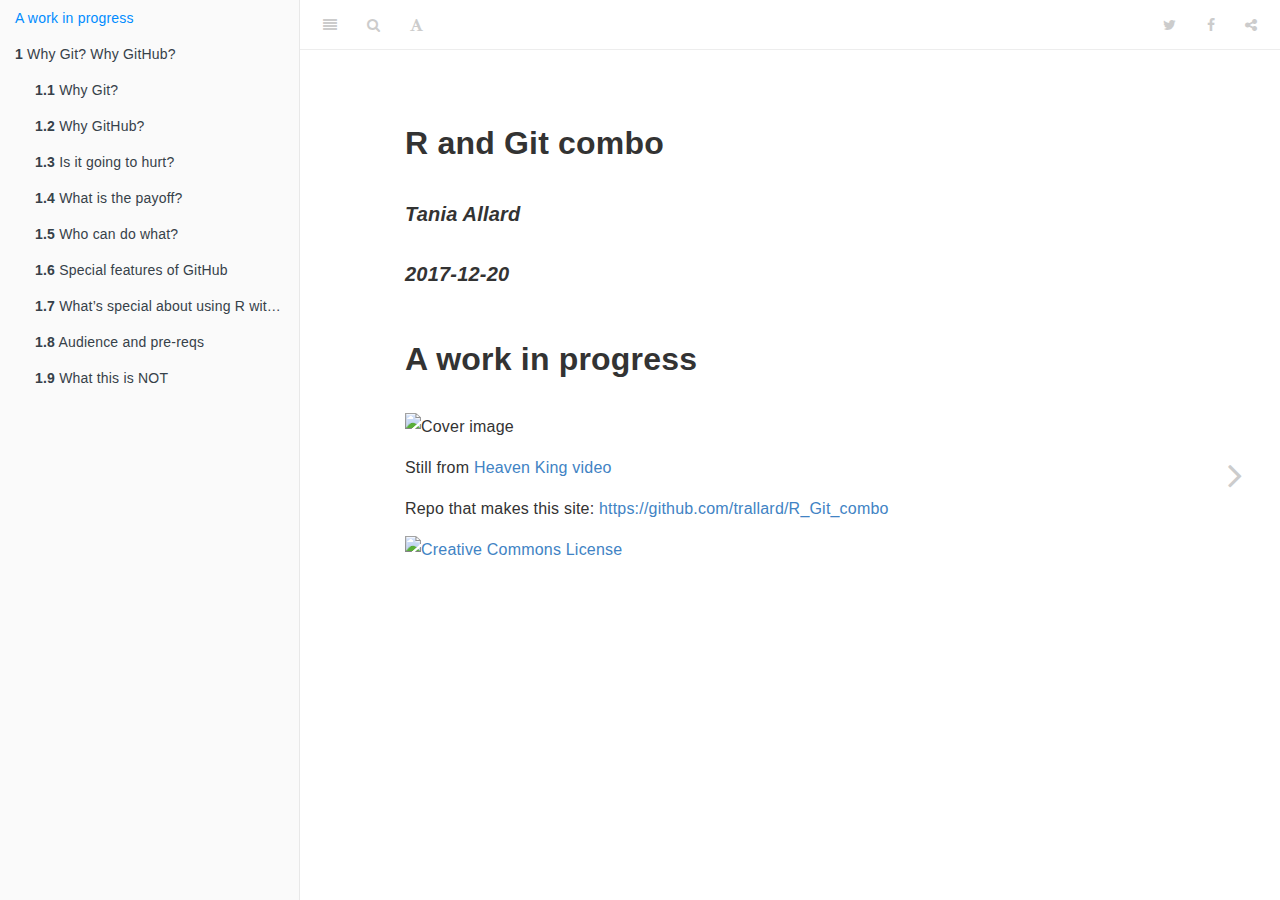
==== docs/index.html @ 4788f856 "Merge from remote" ====
<!DOCTYPE html>
<html >

<head>

  <meta charset="UTF-8">
  <meta http-equiv="X-UA-Compatible" content="IE=edge">
  <title>R and Git combo</title>
  <meta name="description" content="Winning R and Git combo!">
  <meta name="generator" content="bookdown 0.5 and GitBook 2.6.7">

  <meta property="og:title" content="R and Git combo" />
  <meta property="og:type" content="book" />
  
  
  <meta property="og:description" content="Winning R and Git combo!" />
  

  <meta name="twitter:card" content="summary" />
  <meta name="twitter:title" content="R and Git combo" />
  
  <meta name="twitter:description" content="Winning R and Git combo!" />
  

<meta name="author" content="Tania Allard">


<meta name="date" content="2017-12-20">

  <meta name="viewport" content="width=device-width, initial-scale=1">
  <meta name="apple-mobile-web-app-capable" content="yes">
  <meta name="apple-mobile-web-app-status-bar-style" content="black">
  
  

<link rel="next" href="big-picture.html">
<script src="libs/jquery-2.2.3/jquery.min.js"></script>
<link href="libs/gitbook-2.6.7/css/style.css" rel="stylesheet" />
<link href="libs/gitbook-2.6.7/css/plugin-bookdown.css" rel="stylesheet" />
<link href="libs/gitbook-2.6.7/css/plugin-highlight.css" rel="stylesheet" />
<link href="libs/gitbook-2.6.7/css/plugin-search.css" rel="stylesheet" />
<link href="libs/gitbook-2.6.7/css/plugin-fontsettings.css" rel="stylesheet" />










</head>

<body>



  <div class="book without-animation with-summary font-size-2 font-family-1" data-basepath=".">

    <div class="book-summary">
      <nav role="navigation">

<ul class="summary">
<li class="chapter" data-level="" data-path="index.html"><a href="index.html"><i class="fa fa-check"></i>A work in progress</a></li>
<li class="chapter" data-level="1" data-path="big-picture.html"><a href="big-picture.html"><i class="fa fa-check"></i><b>1</b> Why Git? Why GitHub?</a><ul>
<li class="chapter" data-level="1.1" data-path="big-picture.html"><a href="big-picture.html#why-git"><i class="fa fa-check"></i><b>1.1</b> Why Git?</a></li>
<li class="chapter" data-level="1.2" data-path="big-picture.html"><a href="big-picture.html#why-github"><i class="fa fa-check"></i><b>1.2</b> Why GitHub?</a></li>
<li class="chapter" data-level="1.3" data-path="big-picture.html"><a href="big-picture.html#is-it-going-to-hurt"><i class="fa fa-check"></i><b>1.3</b> Is it going to hurt?</a></li>
<li class="chapter" data-level="1.4" data-path="big-picture.html"><a href="big-picture.html#what-is-the-payoff"><i class="fa fa-check"></i><b>1.4</b> What is the payoff?</a></li>
<li class="chapter" data-level="1.5" data-path="big-picture.html"><a href="big-picture.html#who-can-do-what"><i class="fa fa-check"></i><b>1.5</b> Who can do what?</a></li>
<li class="chapter" data-level="1.6" data-path="big-picture.html"><a href="big-picture.html#special-features-of-github"><i class="fa fa-check"></i><b>1.6</b> Special features of GitHub</a></li>
<li class="chapter" data-level="1.7" data-path="big-picture.html"><a href="big-picture.html#whats-special-about-using-r-with-git-and-github"><i class="fa fa-check"></i><b>1.7</b> What’s special about using R with Git and GitHub?</a></li>
<li class="chapter" data-level="1.8" data-path="big-picture.html"><a href="big-picture.html#audience-and-pre-reqs"><i class="fa fa-check"></i><b>1.8</b> Audience and pre-reqs</a></li>
<li class="chapter" data-level="1.9" data-path="big-picture.html"><a href="big-picture.html#what-this-is-not"><i class="fa fa-check"></i><b>1.9</b> What this is NOT</a></li>
</ul></li>
</ul>

      </nav>
    </div>

    <div class="book-body">
      <div class="body-inner">
        <div class="book-header" role="navigation">
          <h1>
            <i class="fa fa-circle-o-notch fa-spin"></i><a href="./">R and Git combo</a>
          </h1>
        </div>

        <div class="page-wrapper" tabindex="-1" role="main">
          <div class="page-inner">

            <section class="normal" id="section-">
<div id="header">
<h1 class="title">R and Git combo</h1>
<h4 class="author"><em>Tania Allard</em></h4>
<h4 class="date"><em>2017-12-20</em></h4>
</div>
<div id="a-work-in-progress" class="section level1 unnumbered">
<h1>A work in progress</h1>
<p><img src="img/watch-me-diff-watch-me-rebase-smaller.png" width="669" height="400" alt="Cover image" /></p>
<p>Still from <a href="https://www.youtube.com/watch?v=uBWrpVrazzA">Heaven King video</a></p>
<p>Repo that makes this site: <a href="https://github.com/trallard/R_Git_combo" class="uri">https://github.com/trallard/R_Git_combo</a></p>
<p><a rel="license" href="http://creativecommons.org/licenses/by-nc/4.0/"><img alt="Creative Commons License" style="border-width:0" src="https://i.creativecommons.org/l/by-nc/4.0/88x31.png" /></a></p>

</div>
            </section>

          </div>
        </div>
      </div>

<a href="big-picture.html" class="navigation navigation-next navigation-unique" aria-label="Next page"><i class="fa fa-angle-right"></i></a>
    </div>
  </div>
<script src="libs/gitbook-2.6.7/js/app.min.js"></script>
<script src="libs/gitbook-2.6.7/js/lunr.js"></script>
<script src="libs/gitbook-2.6.7/js/plugin-search.js"></script>
<script src="libs/gitbook-2.6.7/js/plugin-sharing.js"></script>
<script src="libs/gitbook-2.6.7/js/plugin-fontsettings.js"></script>
<script src="libs/gitbook-2.6.7/js/plugin-bookdown.js"></script>
<script src="libs/gitbook-2.6.7/js/jquery.highlight.js"></script>
<script>
gitbook.require(["gitbook"], function(gitbook) {
gitbook.start({
"sharing": {
"github": false,
"facebook": true,
"twitter": true,
"google": false,
"weibo": false,
"instapper": false,
"vk": false,
"all": ["facebook", "google", "twitter", "weibo", "instapaper"]
},
"fontsettings": {
"theme": "white",
"family": "sans",
"size": 2
},
"edit": {
"link": null,
"text": null
},
"download": null,
"toc": {
"collapse": "subsection"
}
});
});
</script>

</body>

</html>
---- docs/libs/gitbook-2.6.7/css/style.css ----
/*! normalize.css v2.1.0 | MIT License | git.io/normalize */img,legend{border:0}*,.fa{-webkit-font-smoothing:antialiased}.fa-ul>li,sub,sup{position:relative}.book .book-body .page-wrapper .page-inner section.normal hr:after,.book-langs-index .inner .languages:after,.buttons:after,.dropdown-menu .buttons:after{clear:both}body,html{-ms-text-size-adjust:100%;-webkit-text-size-adjust:100%}article,aside,details,figcaption,figure,footer,header,hgroup,main,nav,section,summary{display:block}audio,canvas,video{display:inline-block}.hidden,[hidden]{display:none}audio:not([controls]){display:none;height:0}html{font-family:sans-serif}body,figure{margin:0}a:focus{outline:dotted thin}a:active,a:hover{outline:0}h1{font-size:2em;margin:.67em 0}abbr[title]{border-bottom:1px dotted}b,strong{font-weight:700}dfn{font-style:italic}hr{-moz-box-sizing:content-box;box-sizing:content-box;height:0}mark{background:#ff0;color:#000}code,kbd,pre,samp{font-family:monospace,serif;font-size:1em}pre{white-space:pre-wrap}q{quotes:"\201C" "\201D" "\2018" "\2019"}small{font-size:80%}sub,sup{font-size:75%;line-height:0;vertical-align:baseline}sup{top:-.5em}sub{bottom:-.25em}svg:not(:root){overflow:hidden}fieldset{border:1px solid silver;margin:0 2px;padding:.35em .625em .75em}legend{padding:0}button,input,select,textarea{font-family:inherit;font-size:100%;margin:0}button,input{line-height:normal}button,select{text-transform:none}button,html input[type=button],input[type=reset],input[type=submit]{-webkit-appearance:button;cursor:pointer}button[disabled],html input[disabled]{cursor:default}input[type=checkbox],input[type=radio]{box-sizing:border-box;padding:0}input[type=search]{-webkit-appearance:textfield;-moz-box-sizing:content-box;-webkit-box-sizing:content-box;box-sizing:content-box}input[type=search]::-webkit-search-cancel-button{margin-right:10px;}button::-moz-focus-inner,input::-moz-focus-inner{border:0;padding:0}textarea{overflow:auto;vertical-align:top}table{border-collapse:collapse;border-spacing:0}/*!
 * Preboot v2
 *
 * Open sourced under MIT license by @mdo.
 * Some variables and mixins from Bootstrap (Apache 2 license).
 */.link-inherit,.link-inherit:focus,.link-inherit:hover{color:inherit}.fa,.fa-stack{display:inline-block}/*!
 *  Font Awesome 4.1.0 by @davegandy - http://fontawesome.io - @fontawesome
 *  License - http://fontawesome.io/license (Font: SIL OFL 1.1, CSS: MIT License)
 */@font-face{font-family:FontAwesome;src:url(./fontawesome/fontawesome-webfont.ttf?v=4.1.0) format('truetype');font-weight:400;font-style:normal}.fa{font-family:FontAwesome;font-style:normal;font-weight:400;line-height:1;-moz-osx-font-smoothing:grayscale}.book .book-header,.book .book-summary{font-family:"Helvetica Neue",Helvetica,Arial,sans-serif}.fa-lg{font-size:1.33333333em;line-height:.75em;vertical-align:-15%}.fa-2x{font-size:2em}.fa-3x{font-size:3em}.fa-4x{font-size:4em}.fa-5x{font-size:5em}.fa-fw{width:1.28571429em;text-align:center}.fa-ul{padding-left:0;margin-left:2.14285714em;list-style-type:none}.fa-li{position:absolute;left:-2.14285714em;width:2.14285714em;top:.14285714em;text-align:center}.fa-li.fa-lg{left:-1.85714286em}.fa-border{padding:.2em .25em .15em;border:.08em solid #eee;border-radius:.1em}.pull-right{float:right}.pull-left{float:left}.fa.pull-left{margin-right:.3em}.fa.pull-right{margin-left:.3em}.fa-spin{-webkit-animation:spin 2s infinite linear;-moz-animation:spin 2s infinite linear;-o-animation:spin 2s infinite linear;animation:spin 2s infinite linear}@-moz-keyframes spin{0%{-moz-transform:rotate(0)}100%{-moz-transform:rotate(359deg)}}@-webkit-keyframes spin{0%{-webkit-transform:rotate(0)}100%{-webkit-transform:rotate(359deg)}}@-o-keyframes spin{0%{-o-transform:rotate(0)}100%{-o-transform:rotate(359deg)}}@keyframes spin{0%{-webkit-transform:rotate(0);transform:rotate(0)}100%{-webkit-transform:rotate(359deg);transform:rotate(359deg)}}.fa-rotate-90{filter:progid:DXImageTransform.Microsoft.BasicImage(rotation=1);-webkit-transform:rotate(90deg);-moz-transform:rotate(90deg);-ms-transform:rotate(90deg);-o-transform:rotate(90deg);transform:rotate(90deg)}.fa-rotate-180{filter:progid:DXImageTransform.Microsoft.BasicImage(rotation=2);-webkit-transform:rotate(180deg);-moz-transform:rotate(180deg);-ms-transform:rotate(180deg);-o-transform:rotate(180deg);transform:rotate(180deg)}.fa-rotate-270{filter:progid:DXImageTransform.Microsoft.BasicImage(rotation=3);-webkit-transform:rotate(270deg);-moz-transform:rotate(270deg);-ms-transform:rotate(270deg);-o-transform:rotate(270deg);transform:rotate(270deg)}.fa-flip-horizontal{filter:progid:DXImageTransform.Microsoft.BasicImage(rotation=0, mirror=1);-webkit-transform:scale(-1,1);-moz-transform:scale(-1,1);-ms-transform:scale(-1,1);-o-transform:scale(-1,1);transform:scale(-1,1)}.fa-flip-vertical{filter:progid:DXImageTransform.Microsoft.BasicImage(rotation=2, mirror=1);-webkit-transform:scale(1,-1);-moz-transform:scale(1,-1);-ms-transform:scale(1,-1);-o-transform:scale(1,-1);transform:scale(1,-1)}.fa-stack{position:relative;width:2em;height:2em;line-height:2em;vertical-align:middle}.fa-stack-1x,.fa-stack-2x{position:absolute;left:0;width:100%;text-align:center}.fa-stack-1x{line-height:inherit}.fa-stack-2x{font-size:2em}.fa-inverse{color:#fff}.fa-glass:before{content:"\f000"}.fa-music:before{content:"\f001"}.fa-search:before{content:"\f002"}.fa-envelope-o:before{content:"\f003"}.fa-heart:before{content:"\f004"}.fa-star:before{content:"\f005"}.fa-star-o:before{content:"\f006"}.fa-user:before{content:"\f007"}.fa-film:before{content:"\f008"}.fa-th-large:before{content:"\f009"}.fa-th:before{content:"\f00a"}.fa-th-list:before{content:"\f00b"}.fa-check:before{content:"\f00c"}.fa-times:before{content:"\f00d"}.fa-search-plus:before{content:"\f00e"}.fa-search-minus:before{content:"\f010"}.fa-power-off:before{content:"\f011"}.fa-signal:before{content:"\f012"}.fa-cog:before,.fa-gear:before{content:"\f013"}.fa-trash-o:before{content:"\f014"}.fa-home:before{content:"\f015"}.fa-file-o:before{content:"\f016"}.fa-clock-o:before{content:"\f017"}.fa-road:before{content:"\f018"}.fa-download:before{content:"\f019"}.fa-arrow-circle-o-down:before{content:"\f01a"}.fa-arrow-circle-o-up:before{content:"\f01b"}.fa-inbox:before{content:"\f01c"}.fa-play-circle-o:before{content:"\f01d"}.fa-repeat:before,.fa-rotate-right:before{content:"\f01e"}.fa-refresh:before{content:"\f021"}.fa-list-alt:before{content:"\f022"}.fa-lock:before{content:"\f023"}.fa-flag:before{content:"\f024"}.fa-headphones:before{content:"\f025"}.fa-volume-off:before{content:"\f026"}.fa-volume-down:before{content:"\f027"}.fa-volume-up:before{content:"\f028"}.fa-qrcode:before{content:"\f029"}.fa-barcode:before{content:"\f02a"}.fa-tag:before{content:"\f02b"}.fa-tags:before{content:"\f02c"}.fa-book:before{content:"\f02d"}.fa-bookmark:before{content:"\f02e"}.fa-print:before{content:"\f02f"}.fa-camera:before{content:"\f030"}.fa-font:before{content:"\f031"}.fa-bold:before{content:"\f032"}.fa-italic:before{content:"\f033"}.fa-text-height:before{content:"\f034"}.fa-text-width:before{content:"\f035"}.fa-align-left:before{content:"\f036"}.fa-align-center:before{content:"\f037"}.fa-align-right:before{content:"\f038"}.fa-align-justify:before{content:"\f039"}.fa-list:before{content:"\f03a"}.fa-dedent:before,.fa-outdent:before{content:"\f03b"}.fa-indent:before{content:"\f03c"}.fa-video-camera:before{content:"\f03d"}.fa-image:before,.fa-photo:before,.fa-picture-o:before{content:"\f03e"}.fa-pencil:before{content:"\f040"}.fa-map-marker:before{content:"\f041"}.fa-adjust:before{content:"\f042"}.fa-tint:before{content:"\f043"}.fa-edit:before,.fa-pencil-square-o:before{content:"\f044"}.fa-share-square-o:before{content:"\f045"}.fa-check-square-o:before{content:"\f046"}.fa-arrows:before{content:"\f047"}.fa-step-backward:before{content:"\f048"}.fa-fast-backward:before{content:"\f049"}.fa-backward:before{content:"\f04a"}.fa-play:before{content:"\f04b"}.fa-pause:before{content:"\f04c"}.fa-stop:before{content:"\f04d"}.fa-forward:before{content:"\f04e"}.fa-fast-forward:before{content:"\f050"}.fa-step-forward:before{content:"\f051"}.fa-eject:before{content:"\f052"}.fa-chevron-left:before{content:"\f053"}.fa-chevron-right:before{content:"\f054"}.fa-plus-circle:before{content:"\f055"}.fa-minus-circle:before{content:"\f056"}.fa-times-circle:before{content:"\f057"}.fa-check-circle:before{content:"\f058"}.fa-question-circle:before{content:"\f059"}.fa-info-circle:before{content:"\f05a"}.fa-crosshairs:before{content:"\f05b"}.fa-times-circle-o:before{content:"\f05c"}.fa-check-circle-o:before{content:"\f05d"}.fa-ban:before{content:"\f05e"}.fa-arrow-left:before{content:"\f060"}.fa-arrow-right:before{content:"\f061"}.fa-arrow-up:before{content:"\f062"}.fa-arrow-down:before{content:"\f063"}.fa-mail-forward:before,.fa-share:before{content:"\f064"}.fa-expand:before{content:"\f065"}.fa-compress:before{content:"\f066"}.fa-plus:before{content:"\f067"}.fa-minus:before{content:"\f068"}.fa-asterisk:before{content:"\f069"}.fa-exclamation-circle:before{content:"\f06a"}.fa-gift:before{content:"\f06b"}.fa-leaf:before{content:"\f06c"}.fa-fire:before{content:"\f06d"}.fa-eye:before{content:"\f06e"}.fa-eye-slash:before{content:"\f070"}.fa-exclamation-triangle:before,.fa-warning:before{content:"\f071"}.fa-plane:before{content:"\f072"}.fa-calendar:before{content:"\f073"}.fa-random:before{content:"\f074"}.fa-comment:before{content:"\f075"}.fa-magnet:before{content:"\f076"}.fa-chevron-up:before{content:"\f077"}.fa-chevron-down:before{content:"\f078"}.fa-retweet:before{content:"\f079"}.fa-shopping-cart:before{content:"\f07a"}.fa-folder:before{content:"\f07b"}.fa-folder-open:before{content:"\f07c"}.fa-arrows-v:before{content:"\f07d"}.fa-arrows-h:before{content:"\f07e"}.fa-bar-chart-o:before{content:"\f080"}.fa-twitter-square:before{content:"\f081"}.fa-facebook-square:before{content:"\f082"}.fa-camera-retro:before{content:"\f083"}.fa-key:before{content:"\f084"}.fa-cogs:before,.fa-gears:before{content:"\f085"}.fa-comments:before{content:"\f086"}.fa-thumbs-o-up:before{content:"\f087"}.fa-thumbs-o-down:before{content:"\f088"}.fa-star-half:before{content:"\f089"}.fa-heart-o:before{content:"\f08a"}.fa-sign-out:before{content:"\f08b"}.fa-linkedin-square:before{content:"\f08c"}.fa-thumb-tack:before{content:"\f08d"}.fa-external-link:before{content:"\f08e"}.fa-sign-in:before{content:"\f090"}.fa-trophy:before{content:"\f091"}.fa-github-square:before{content:"\f092"}.fa-upload:before{content:"\f093"}.fa-lemon-o:before{content:"\f094"}.fa-phone:before{content:"\f095"}.fa-square-o:before{content:"\f096"}.fa-bookmark-o:before{content:"\f097"}.fa-phone-square:before{content:"\f098"}.fa-twitter:before{content:"\f099"}.fa-facebook:before{content:"\f09a"}.fa-github:before{content:"\f09b"}.fa-unlock:before{content:"\f09c"}.fa-credit-card:before{content:"\f09d"}.fa-rss:before{content:"\f09e"}.fa-hdd-o:before{content:"\f0a0"}.fa-bullhorn:before{content:"\f0a1"}.fa-bell:before{content:"\f0f3"}.fa-certificate:before{content:"\f0a3"}.fa-hand-o-right:before{content:"\f0a4"}.fa-hand-o-left:before{content:"\f0a5"}.fa-hand-o-up:before{content:"\f0a6"}.fa-hand-o-down:before{content:"\f0a7"}.fa-arrow-circle-left:before{content:"\f0a8"}.fa-arrow-circle-right:before{content:"\f0a9"}.fa-arrow-circle-up:before{content:"\f0aa"}.fa-arrow-circle-down:before{content:"\f0ab"}.fa-globe:before{content:"\f0ac"}.fa-wrench:before{content:"\f0ad"}.fa-tasks:before{content:"\f0ae"}.fa-filter:before{content:"\f0b0"}.fa-briefcase:before{content:"\f0b1"}.fa-arrows-alt:before{content:"\f0b2"}.fa-group:before,.fa-users:before{content:"\f0c0"}.fa-chain:before,.fa-link:before{content:"\f0c1"}.fa-cloud:before{content:"\f0c2"}.fa-flask:before{content:"\f0c3"}.fa-cut:before,.fa-scissors:before{content:"\f0c4"}.fa-copy:before,.fa-files-o:before{content:"\f0c5"}.fa-paperclip:before{content:"\f0c6"}.fa-floppy-o:before,.fa-save:before{content:"\f0c7"}.fa-square:before{content:"\f0c8"}.fa-bars:before,.fa-navicon:before,.fa-reorder:before{content:"\f0c9"}.fa-list-ul:before{content:"\f0ca"}.fa-list-ol:before{content:"\f0cb"}.fa-strikethrough:before{content:"\f0cc"}.fa-underline:before{content:"\f0cd"}.fa-table:before{content:"\f0ce"}.fa-magic:before{content:"\f0d0"}.fa-truck:before{content:"\f0d1"}.fa-pinterest:before{content:"\f0d2"}.fa-pinterest-square:before{content:"\f0d3"}.fa-google-plus-square:before{content:"\f0d4"}.fa-google-plus:before{content:"\f0d5"}.fa-money:before{content:"\f0d6"}.fa-caret-down:before{content:"\f0d7"}.fa-caret-up:before{content:"\f0d8"}.fa-caret-left:before{content:"\f0d9"}.fa-caret-right:before{content:"\f0da"}.fa-columns:before{content:"\f0db"}.fa-sort:before,.fa-unsorted:before{content:"\f0dc"}.fa-sort-desc:before,.fa-sort-down:before{content:"\f0dd"}.fa-sort-asc:before,.fa-sort-up:before{content:"\f0de"}.fa-envelope:before{content:"\f0e0"}.fa-linkedin:before{content:"\f0e1"}.fa-rotate-left:before,.fa-undo:before{content:"\f0e2"}.fa-gavel:before,.fa-legal:before{content:"\f0e3"}.fa-dashboard:before,.fa-tachometer:before{content:"\f0e4"}.fa-comment-o:before{content:"\f0e5"}.fa-comments-o:before{content:"\f0e6"}.fa-bolt:before,.fa-flash:before{content:"\f0e7"}.fa-sitemap:before{content:"\f0e8"}.fa-umbrella:before{content:"\f0e9"}.fa-clipboard:before,.fa-paste:before{content:"\f0ea"}.fa-lightbulb-o:before{content:"\f0eb"}.fa-exchange:before{content:"\f0ec"}.fa-cloud-download:before{content:"\f0ed"}.fa-cloud-upload:before{content:"\f0ee"}.fa-user-md:before{content:"\f0f0"}.fa-stethoscope:before{content:"\f0f1"}.fa-suitcase:before{content:"\f0f2"}.fa-bell-o:before{content:"\f0a2"}.fa-coffee:before{content:"\f0f4"}.fa-cutlery:before{content:"\f0f5"}.fa-file-text-o:before{content:"\f0f6"}.fa-building-o:before{content:"\f0f7"}.fa-hospital-o:before{content:"\f0f8"}.fa-ambulance:before{content:"\f0f9"}.fa-medkit:before{content:"\f0fa"}.fa-fighter-jet:before{content:"\f0fb"}.fa-beer:before{content:"\f0fc"}.fa-h-square:before{content:"\f0fd"}.fa-plus-square:before{content:"\f0fe"}.fa-angle-double-left:before{content:"\f100"}.fa-angle-double-right:before{content:"\f101"}.fa-angle-double-up:before{content:"\f102"}.fa-angle-double-down:before{content:"\f103"}.fa-angle-left:before{content:"\f104"}.fa-angle-right:before{content:"\f105"}.fa-angle-up:before{content:"\f106"}.fa-angle-down:before{content:"\f107"}.fa-desktop:before{content:"\f108"}.fa-laptop:before{content:"\f109"}.fa-tablet:before{content:"\f10a"}.fa-mobile-phone:before,.fa-mobile:before{content:"\f10b"}.fa-circle-o:before{content:"\f10c"}.fa-quote-left:before{content:"\f10d"}.fa-quote-right:before{content:"\f10e"}.fa-spinner:before{content:"\f110"}.fa-circle:before{content:"\f111"}.fa-mail-reply:before,.fa-reply:before{content:"\f112"}.fa-github-alt:before{content:"\f113"}.fa-folder-o:before{content:"\f114"}.fa-folder-open-o:before{content:"\f115"}.fa-smile-o:before{content:"\f118"}.fa-frown-o:before{content:"\f119"}.fa-meh-o:before{content:"\f11a"}.fa-gamepad:before{content:"\f11b"}.fa-keyboard-o:before{content:"\f11c"}.fa-flag-o:before{content:"\f11d"}.fa-flag-checkered:before{content:"\f11e"}.fa-terminal:before{content:"\f120"}.fa-code:before{content:"\f121"}.fa-mail-reply-all:before,.fa-reply-all:before{content:"\f122"}.fa-star-half-empty:before,.fa-star-half-full:before,.fa-star-half-o:before{content:"\f123"}.fa-location-arrow:before{content:"\f124"}.fa-crop:before{content:"\f125"}.fa-code-fork:before{content:"\f126"}.fa-chain-broken:before,.fa-unlink:before{content:"\f127"}.fa-question:before{content:"\f128"}.fa-info:before{content:"\f129"}.fa-exclamation:before{content:"\f12a"}.fa-superscript:before{content:"\f12b"}.fa-subscript:before{content:"\f12c"}.fa-eraser:before{content:"\f12d"}.fa-puzzle-piece:before{content:"\f12e"}.fa-microphone:before{content:"\f130"}.fa-microphone-slash:before{content:"\f131"}.fa-shield:before{content:"\f132"}.fa-calendar-o:before{content:"\f133"}.fa-fire-extinguisher:before{content:"\f134"}.fa-rocket:before{content:"\f135"}.fa-maxcdn:before{content:"\f136"}.fa-chevron-circle-left:before{content:"\f137"}.fa-chevron-circle-right:before{content:"\f138"}.fa-chevron-circle-up:before{content:"\f139"}.fa-chevron-circle-down:before{content:"\f13a"}.fa-html5:before{content:"\f13b"}.fa-css3:before{content:"\f13c"}.fa-anchor:before{content:"\f13d"}.fa-unlock-alt:before{content:"\f13e"}.fa-bullseye:before{content:"\f140"}.fa-ellipsis-h:before{content:"\f141"}.fa-ellipsis-v:before{content:"\f142"}.fa-rss-square:before{content:"\f143"}.fa-play-circle:before{content:"\f144"}.fa-ticket:before{content:"\f145"}.fa-minus-square:before{content:"\f146"}.fa-minus-square-o:before{content:"\f147"}.fa-level-up:before{content:"\f148"}.fa-level-down:before{content:"\f149"}.fa-check-square:before{content:"\f14a"}.fa-pencil-square:before{content:"\f14b"}.fa-external-link-square:before{content:"\f14c"}.fa-share-square:before{content:"\f14d"}.fa-compass:before{content:"\f14e"}.fa-caret-square-o-down:before,.fa-toggle-down:before{content:"\f150"}.fa-caret-square-o-up:before,.fa-toggle-up:before{content:"\f151"}.fa-caret-square-o-right:before,.fa-toggle-right:before{content:"\f152"}.fa-eur:before,.fa-euro:before{content:"\f153"}.fa-gbp:before{content:"\f154"}.fa-dollar:before,.fa-usd:before{content:"\f155"}.fa-inr:before,.fa-rupee:before{content:"\f156"}.fa-cny:before,.fa-jpy:before,.fa-rmb:before,.fa-yen:before{content:"\f157"}.fa-rouble:before,.fa-rub:before,.fa-ruble:before{content:"\f158"}.fa-krw:before,.fa-won:before{content:"\f159"}.fa-bitcoin:before,.fa-btc:before{content:"\f15a"}.fa-file:before{content:"\f15b"}.fa-file-text:before{content:"\f15c"}.fa-sort-alpha-asc:before{content:"\f15d"}.fa-sort-alpha-desc:before{content:"\f15e"}.fa-sort-amount-asc:before{content:"\f160"}.fa-sort-amount-desc:before{content:"\f161"}.fa-sort-numeric-asc:before{content:"\f162"}.fa-sort-numeric-desc:before{content:"\f163"}.fa-thumbs-up:before{content:"\f164"}.fa-thumbs-down:before{content:"\f165"}.fa-youtube-square:before{content:"\f166"}.fa-youtube:before{content:"\f167"}.fa-xing:before{content:"\f168"}.fa-xing-square:before{content:"\f169"}.fa-youtube-play:before{content:"\f16a"}.fa-dropbox:before{content:"\f16b"}.fa-stack-overflow:before{content:"\f16c"}.fa-instagram:before{content:"\f16d"}.fa-flickr:before{content:"\f16e"}.fa-adn:before{content:"\f170"}.fa-bitbucket:before{content:"\f171"}.fa-bitbucket-square:before{content:"\f172"}.fa-tumblr:before{content:"\f173"}.fa-tumblr-square:before{content:"\f174"}.fa-long-arrow-down:before{content:"\f175"}.fa-long-arrow-up:before{content:"\f176"}.fa-long-arrow-left:before{content:"\f177"}.fa-long-arrow-right:before{content:"\f178"}.fa-apple:before{content:"\f179"}.fa-windows:before{content:"\f17a"}.fa-android:before{content:"\f17b"}.fa-linux:before{content:"\f17c"}.fa-dribbble:before{content:"\f17d"}.fa-skype:before{content:"\f17e"}.fa-foursquare:before{content:"\f180"}.fa-trello:before{content:"\f181"}.fa-female:before{content:"\f182"}.fa-male:before{content:"\f183"}.fa-gittip:before{content:"\f184"}.fa-sun-o:before{content:"\f185"}.fa-moon-o:before{content:"\f186"}.fa-archive:before{content:"\f187"}.fa-bug:before{content:"\f188"}.fa-vk:before{content:"\f189"}.fa-weibo:before{content:"\f18a"}.fa-renren:before{content:"\f18b"}.fa-pagelines:before{content:"\f18c"}.fa-stack-exchange:before{content:"\f18d"}.fa-arrow-circle-o-right:before{content:"\f18e"}.fa-arrow-circle-o-left:before{content:"\f190"}.fa-caret-square-o-left:before,.fa-toggle-left:before{content:"\f191"}.fa-dot-circle-o:before{content:"\f192"}.fa-wheelchair:before{content:"\f193"}.fa-vimeo-square:before{content:"\f194"}.fa-try:before,.fa-turkish-lira:before{content:"\f195"}.fa-plus-square-o:before{content:"\f196"}.fa-space-shuttle:before{content:"\f197"}.fa-slack:before{content:"\f198"}.fa-envelope-square:before{content:"\f199"}.fa-wordpress:before{content:"\f19a"}.fa-openid:before{content:"\f19b"}.fa-bank:before,.fa-institution:before,.fa-university:before{content:"\f19c"}.fa-graduation-cap:before,.fa-mortar-board:before{content:"\f19d"}.fa-yahoo:before{content:"\f19e"}.fa-google:before{content:"\f1a0"}.fa-reddit:before{content:"\f1a1"}.fa-reddit-square:before{content:"\f1a2"}.fa-stumbleupon-circle:before{content:"\f1a3"}.fa-stumbleupon:before{content:"\f1a4"}.fa-delicious:before{content:"\f1a5"}.fa-digg:before{content:"\f1a6"}.fa-pied-piper-square:before,.fa-pied-piper:before{content:"\f1a7"}.fa-pied-piper-alt:before{content:"\f1a8"}.fa-drupal:before{content:"\f1a9"}.fa-joomla:before{content:"\f1aa"}.fa-language:before{content:"\f1ab"}.fa-fax:before{content:"\f1ac"}.fa-building:before{content:"\f1ad"}.fa-child:before{content:"\f1ae"}.fa-paw:before{content:"\f1b0"}.fa-spoon:before{content:"\f1b1"}.fa-cube:before{content:"\f1b2"}.fa-cubes:before{content:"\f1b3"}.fa-behance:before{content:"\f1b4"}.fa-behance-square:before{content:"\f1b5"}.fa-steam:before{content:"\f1b6"}.fa-steam-square:before{content:"\f1b7"}.fa-recycle:before{content:"\f1b8"}.fa-automobile:before,.fa-car:before{content:"\f1b9"}.fa-cab:before,.fa-taxi:before{content:"\f1ba"}.fa-tree:before{content:"\f1bb"}.fa-spotify:before{content:"\f1bc"}.fa-deviantart:before{content:"\f1bd"}.fa-soundcloud:before{content:"\f1be"}.fa-database:before{content:"\f1c0"}.fa-file-pdf-o:before{content:"\f1c1"}.fa-file-word-o:before{content:"\f1c2"}.fa-file-excel-o:before{content:"\f1c3"}.fa-file-powerpoint-o:before{content:"\f1c4"}.fa-file-image-o:before,.fa-file-photo-o:before,.fa-file-picture-o:before{content:"\f1c5"}.fa-file-archive-o:before,.fa-file-zip-o:before{content:"\f1c6"}.fa-file-audio-o:before,.fa-file-sound-o:before{content:"\f1c7"}.fa-file-movie-o:before,.fa-file-video-o:before{content:"\f1c8"}.fa-file-code-o:before{content:"\f1c9"}.fa-vine:before{content:"\f1ca"}.fa-codepen:before{content:"\f1cb"}.fa-jsfiddle:before{content:"\f1cc"}.fa-life-bouy:before,.fa-life-ring:before,.fa-life-saver:before,.fa-support:before{content:"\f1cd"}.fa-circle-o-notch:before{content:"\f1ce"}.fa-ra:before,.fa-rebel:before{content:"\f1d0"}.fa-empire:before,.fa-ge:before{content:"\f1d1"}.fa-git-square:before{content:"\f1d2"}.fa-git:before{content:"\f1d3"}.fa-hacker-news:before{content:"\f1d4"}.fa-tencent-weibo:before{content:"\f1d5"}.fa-qq:before{content:"\f1d6"}.fa-wechat:before,.fa-weixin:before{content:"\f1d7"}.fa-paper-plane:before,.fa-send:before{content:"\f1d8"}.fa-paper-plane-o:before,.fa-send-o:before{content:"\f1d9"}.fa-history:before{content:"\f1da"}.fa-circle-thin:before{content:"\f1db"}.fa-header:before{content:"\f1dc"}.fa-paragraph:before{content:"\f1dd"}.fa-sliders:before{content:"\f1de"}.fa-share-alt:before{content:"\f1e0"}.fa-share-alt-square:before{content:"\f1e1"}.fa-bomb:before{content:"\f1e2"}.book-langs-index{width:100%;height:100%;padding:40px 0;margin:0;overflow:auto}@media (max-width:600px){.book-langs-index{padding:0}}.book-langs-index .inner{max-width:600px;width:100%;margin:0 auto;padding:30px;background:#fff;border-radius:3px}.book-langs-index .inner h3{margin:0}.book-langs-index .inner .languages{list-style:none;padding:20px 30px;margin-top:20px;border-top:1px solid #eee}.book-langs-index .inner .languages:after,.book-langs-index .inner .languages:before{content:" ";display:table;line-height:0}.book-langs-index .inner .languages li{width:50%;float:left;padding:10px 5px;font-size:16px}@media (max-width:600px){.book-langs-index .inner .languages li{width:100%;max-width:100%}}.book .book-header{overflow:visible;height:50px;padding:0 8px;z-index:2;font-size:.85em;color:#7e888b;background:0 0}.book .book-header .btn{display:block;height:50px;padding:0 15px;border-bottom:none;color:#ccc;text-transform:uppercase;line-height:50px;-webkit-box-shadow:none!important;box-shadow:none!important;position:relative;font-size:14px}.book .book-header .btn:hover{position:relative;text-decoration:none;color:#444;background:0 0}.book .book-header h1{margin:0;font-size:20px;font-weight:200;text-align:center;line-height:50px;opacity:0;padding-left:200px;padding-right:200px;-webkit-transition:opacity .2s ease;-moz-transition:opacity .2s ease;-o-transition:opacity .2s ease;transition:opacity .2s ease;overflow:hidden;text-overflow:ellipsis;white-space:nowrap}.book .book-header h1 a,.book .book-header h1 a:hover{color:inherit;text-decoration:none}@media (max-width:1000px){.book .book-header h1{display:none}}.book .book-header h1 i{display:none}.book .book-header:hover h1{opacity:1}.book.is-loading .book-header h1 i{display:inline-block}.book.is-loading .book-header h1 a{display:none}.dropdown{position:relative}.dropdown-menu{position:absolute;top:100%;left:0;z-index:100;display:none;float:left;min-width:160px;padding:0;margin:2px 0 0;list-style:none;font-size:14px;background-color:#fafafa;border:1px solid rgba(0,0,0,.07);border-radius:1px;-webkit-box-shadow:0 6px 12px rgba(0,0,0,.175);box-shadow:0 6px 12px rgba(0,0,0,.175);background-clip:padding-box}.dropdown-menu.open{display:block}.dropdown-menu.dropdown-left{left:auto;right:4%}.dropdown-menu.dropdown-left .dropdown-caret{right:14px;left:auto}.dropdown-menu .dropdown-caret{position:absolute;top:-8px;left:14px;width:18px;height:10px;float:left;overflow:hidden}.dropdown-menu .dropdown-caret .caret-inner,.dropdown-menu .dropdown-caret .caret-outer{display:inline-block;top:0;border-left:9px solid transparent;border-right:9px solid transparent;position:absolute}.dropdown-menu .dropdown-caret .caret-outer{border-bottom:9px solid rgba(0,0,0,.1);height:auto;left:0;width:auto;margin-left:-1px}.dropdown-menu .dropdown-caret .caret-inner{margin-top:-1px;top:1px;border-bottom:9px solid #fafafa}.dropdown-menu .buttons{border-bottom:1px solid rgba(0,0,0,.07)}.dropdown-menu .buttons:after,.dropdown-menu .buttons:before{content:" ";display:table;line-height:0}.dropdown-menu .buttons:last-child{border-bottom:none}.dropdown-menu .buttons .button{border:0;background-color:transparent;color:#a6a6a6;width:100%;text-align:center;float:left;line-height:1.42857143;padding:8px 4px}.alert,.dropdown-menu .buttons .button:hover{color:#444}.dropdown-menu .buttons .button:focus,.dropdown-menu .buttons .button:hover{outline:0}.dropdown-menu .buttons .button.size-2{width:50%}.dropdown-menu .buttons .button.size-3{width:33%}.alert{padding:15px;margin-bottom:20px;background:#eee;border-bottom:5px solid #ddd}.alert-success{background:#dff0d8;border-color:#d6e9c6;color:#3c763d}.alert-info{background:#d9edf7;border-color:#bce8f1;color:#31708f}.alert-danger{background:#f2dede;border-color:#ebccd1;color:#a94442}.alert-warning{background:#fcf8e3;border-color:#faebcc;color:#8a6d3b}.book .book-summary{position:absolute;top:0;left:-300px;bottom:0;z-index:1;width:300px;color:#364149;background:#fafafa;border-right:1px solid rgba(0,0,0,.07);-webkit-transition:left 250ms ease;-moz-transition:left 250ms ease;-o-transition:left 250ms ease;transition:left 250ms ease}.book .book-summary ul.summary{position:absolute;top:0;left:0;right:0;bottom:0;overflow-y:auto;list-style:none;margin:0;padding:0;-webkit-transition:top .5s ease;-moz-transition:top .5s ease;-o-transition:top .5s ease;transition:top .5s ease}.book .book-summary ul.summary li{list-style:none}.book .book-summary ul.summary li.divider{height:1px;margin:7px 0;overflow:hidden;background:rgba(0,0,0,.07)}.book .book-summary ul.summary li i.fa-check{display:none;position:absolute;right:9px;top:16px;font-size:9px;color:#3c3}.book .book-summary ul.summary li.done>a{color:#364149;font-weight:400}.book .book-summary ul.summary li.done>a i{display:inline}.book .book-summary ul.summary li a,.book .book-summary ul.summary li span{display:block;padding:10px 15px;border-bottom:none;color:#364149;background:0 0;text-overflow:ellipsis;overflow:hidden;white-space:nowrap;position:relative}.book .book-summary ul.summary li span{cursor:not-allowed;opacity:.3;filter:alpha(opacity=30)}.book .book-summary ul.summary li a:hover,.book .book-summary ul.summary li.active>a{color:#008cff;background:0 0;text-decoration:none}.book .book-summary ul.summary li ul{padding-left:20px}@media (max-width:600px){.book .book-summary{width:calc(100% - 60px);bottom:0;left:-100%}}.book.with-summary .book-summary{left:0}.book.without-animation .book-summary{-webkit-transition:none!important;-moz-transition:none!important;-o-transition:none!important;transition:none!important}.book{position:relative;width:100%;height:100%}.book .book-body,.book .book-body .body-inner{position:absolute;top:0;left:0;overflow-y:auto;bottom:0;right:0}.book .book-body{color:#000;background:#fff;-webkit-transition:left 250ms ease;-moz-transition:left 250ms ease;-o-transition:left 250ms ease;transition:left 250ms ease}.book .book-body .page-wrapper{position:relative;outline:0}.book .book-body .page-wrapper .page-inner{max-width:800px;margin:0 auto;padding:20px 0 40px}.book .book-body .page-wrapper .page-inner section{margin:0;padding:5px 15px;background:#fff;border-radius:2px;line-height:1.7;font-size:1.6rem}.book .book-body .page-wrapper .page-inner .btn-group .btn{border-radius:0;background:#eee;border:0}@media (max-width:1240px){.book .book-body{-webkit-transition:-webkit-transform 250ms ease;-moz-transition:-moz-transform 250ms ease;-o-transition:-o-transform 250ms ease;transition:transform 250ms ease;padding-bottom:20px}.book .book-body .body-inner{position:static;min-height:calc(100% - 50px)}}@media (min-width:600px){.book.with-summary .book-body{left:300px}}@media (max-width:600px){.book.with-summary{overflow:hidden}.book.with-summary .book-body{-webkit-transform:translate(calc(100% - 60px),0);-moz-transform:translate(calc(100% - 60px),0);-ms-transform:translate(calc(100% - 60px),0);-o-transform:translate(calc(100% - 60px),0);transform:translate(calc(100% - 60px),0)}}.book.without-animation .book-body{-webkit-transition:none!important;-moz-transition:none!important;-o-transition:none!important;transition:none!important}.buttons:after,.buttons:before{content:" ";display:table;line-height:0}.button{border:0;background:#eee;color:#666;width:100%;text-align:center;float:left;line-height:1.42857143;padding:8px 4px}.button:hover{color:#444}.button:focus,.button:hover{outline:0}.button.size-2{width:50%}.button.size-3{width:33%}.book .book-body .page-wrapper .page-inner section{display:none}.book .book-body .page-wrapper .page-inner section.normal{display:block;word-wrap:break-word;overflow:hidden;color:#333;line-height:1.7;text-size-adjust:100%;-ms-text-size-adjust:100%;-webkit-text-size-adjust:100%;-moz-text-size-adjust:100%}.book .book-body .page-wrapper .page-inner section.normal *{box-sizing:border-box;-webkit-box-sizing:border-box;font-size:inherit}.book .book-body .page-wrapper .page-inner section.normal>:first-child{margin-top:0!important}.book .book-body .page-wrapper .page-inner section.normal>:last-child{margin-bottom:0!important}.book .book-body .page-wrapper .page-inner section.normal blockquote,.book .book-body .page-wrapper .page-inner section.normal code,.book .book-body .page-wrapper .page-inner section.normal figure,.book .book-body .page-wrapper .page-inner section.normal img,.book .book-body .page-wrapper .page-inner section.normal pre,.book .book-body .page-wrapper .page-inner section.normal table,.book .book-body .page-wrapper .page-inner section.normal tr{page-break-inside:avoid}.book .book-body .page-wrapper .page-inner section.normal h2,.book .book-body .page-wrapper .page-inner section.normal h3,.book .book-body .page-wrapper .page-inner section.normal h4,.book .book-body .page-wrapper .page-inner section.normal h5,.book .book-body .page-wrapper .page-inner section.normal p{orphans:3;widows:3}.book .book-body .page-wrapper .page-inner section.normal h1,.book .book-body .page-wrapper .page-inner section.normal h2,.book .book-body .page-wrapper .page-inner section.normal h3,.book .book-body .page-wrapper .page-inner section.normal h4,.book .book-body .page-wrapper .page-inner section.normal h5{page-break-after:avoid}.book .book-body .page-wrapper .page-inner section.normal b,.book .book-body .page-wrapper .page-inner section.normal strong{font-weight:700}.book .book-body .page-wrapper .page-inner section.normal em{font-style:italic}.book .book-body .page-wrapper .page-inner section.normal blockquote,.book .book-body .page-wrapper .page-inner section.normal dl,.book .book-body .page-wrapper .page-inner section.normal ol,.book .book-body .page-wrapper .page-inner section.normal p,.book .book-body .page-wrapper .page-inner section.normal table,.book .book-body .page-wrapper .page-inner section.normal ul{margin-top:0;margin-bottom:.85em}.book .book-body .page-wrapper .page-inner section.normal a{color:#4183c4;text-decoration:none;background:0 0}.book .book-body .page-wrapper .page-inner section.normal a:active,.book .book-body .page-wrapper .page-inner section.normal a:focus,.book .book-body .page-wrapper .page-inner section.normal a:hover{outline:0;text-decoration:underline}.book .book-body .page-wrapper .page-inner section.normal img{border:0;max-width:100%}.book .book-body .page-wrapper .page-inner section.normal hr{height:4px;padding:0;margin:1.7em 0;overflow:hidden;background-color:#e7e7e7;border:none}.book .book-body .page-wrapper .page-inner section.normal hr:after,.book .book-body .page-wrapper .page-inner section.normal hr:before{display:table;content:" "}.book .book-body .page-wrapper .page-inner section.normal h1,.book .book-body .page-wrapper .page-inner section.normal h2,.book .book-body .page-wrapper .page-inner section.normal h3,.book .book-body .page-wrapper .page-inner section.normal h4,.book .book-body .page-wrapper .page-inner section.normal h5,.book .book-body .page-wrapper .page-inner section.normal h6{margin-top:1.275em;margin-bottom:.85em;}.book .book-body .page-wrapper .page-inner section.normal h1{font-size:2em}.book .book-body .page-wrapper .page-inner section.normal h2{font-size:1.75em}.book .book-body .page-wrapper .page-inner section.normal h3{font-size:1.5em}.book .book-body .page-wrapper .page-inner section.normal h4{font-size:1.25em}.book .book-body .page-wrapper .page-inner section.normal h5{font-size:1em}.book .book-body .page-wrapper .page-inner section.normal h6{font-size:1em;color:#777}.book .book-body .page-wrapper .page-inner section.normal code,.book .book-body .page-wrapper .page-inner section.normal pre{font-family:Consolas,"Liberation Mono",Menlo,Courier,monospace;direction:ltr;border:none;color:inherit}.book .book-body .page-wrapper .page-inner section.normal pre{overflow:auto;word-wrap:normal;margin:0 0 1.275em;padding:.85em 1em;background:#f7f7f7}.book .book-body .page-wrapper .page-inner section.normal pre>code{display:inline;max-width:initial;padding:0;margin:0;overflow:initial;line-height:inherit;font-size:.85em;white-space:pre;background:0 0}.book .book-body .page-wrapper .page-inner section.normal pre>code:after,.book .book-body .page-wrapper .page-inner section.normal pre>code:before{content:normal}.book .book-body .page-wrapper .page-inner section.normal code{padding:.2em;margin:0;font-size:.85em;background-color:#f7f7f7}.book .book-body .page-wrapper .page-inner section.normal code:after,.book .book-body .page-wrapper .page-inner section.normal code:before{letter-spacing:-.2em;content:"\00a0"}.book .book-body .page-wrapper .page-inner section.normal table{display:table;width:100%;border-collapse:collapse;border-spacing:0;overflow:auto}.book .book-body .page-wrapper .page-inner section.normal table td,.book .book-body .page-wrapper .page-inner section.normal table th{padding:6px 13px;border:1px solid #ddd}.book .book-body .page-wrapper .page-inner section.normal table tr{background-color:#fff;border-top:1px solid #ccc}.book .book-body .page-wrapper .page-inner section.normal table tr:nth-child(2n){background-color:#f8f8f8}.book .book-body .page-wrapper .page-inner section.normal table th{font-weight:700}.book .book-body .page-wrapper .page-inner section.normal ol,.book .book-body .page-wrapper .page-inner section.normal ul{padding:0 0 0 2em;margin:0 0 .85em}.book .book-body .page-wrapper .page-inner section.normal ol ol,.book .book-body .page-wrapper .page-inner section.normal ol ul,.book .book-body .page-wrapper .page-inner section.normal ul ol,.book .book-body .page-wrapper .page-inner section.normal ul ul{margin-top:0;margin-bottom:0}.book .book-body .page-wrapper .page-inner section.normal ol ol{list-style-type:lower-roman}.book .book-body .page-wrapper .page-inner section.normal blockquote{margin:0 0 .85em;padding:0 15px;color:#858585;border-left:4px solid #e5e5e5}.book .book-body .page-wrapper .page-inner section.normal blockquote:first-child{margin-top:0}.book .book-body .page-wrapper .page-inner section.normal blockquote:last-child{margin-bottom:0}.book .book-body .page-wrapper .page-inner section.normal dl{padding:0}.book .book-body .page-wrapper .page-inner section.normal dl dt{padding:0;margin-top:.85em;font-style:italic;font-weight:700}.book .book-body .page-wrapper .page-inner section.normal dl dd{padding:0 .85em;margin-bottom:.85em}.book .book-body .page-wrapper .page-inner section.normal dd{margin-left:0}.book .book-body .page-wrapper .page-inner section.normal .glossary-term{cursor:help;text-decoration:underline}.book .book-body .navigation{position:absolute;top:50px;bottom:0;margin:0;max-width:150px;min-width:90px;display:flex;justify-content:center;align-content:center;flex-direction:column;font-size:40px;color:#ccc;text-align:center;-webkit-transition:all 350ms ease;-moz-transition:all 350ms ease;-o-transition:all 350ms ease;transition:all 350ms ease}.book .book-body .navigation:hover{text-decoration:none;color:#444}.book .book-body .navigation.navigation-next{right:0}.book .book-body .navigation.navigation-prev{left:0}@media (max-width:1240px){.book .book-body .navigation{position:static;top:auto;max-width:50%;width:50%;display:inline-block;float:left}.book .book-body .navigation.navigation-unique{max-width:100%;width:100%}}.book .book-body .page-wrapper .page-inner section.glossary{margin-bottom:40px}.book .book-body .page-wrapper .page-inner section.glossary h2 a,.book .book-body .page-wrapper .page-inner section.glossary h2 a:hover{color:inherit;text-decoration:none}.book .book-body .page-wrapper .page-inner section.glossary .glossary-index{list-style:none;margin:0;padding:0}.book .book-body .page-wrapper .page-inner section.glossary .glossary-index li{display:inline;margin:0 8px;white-space:nowrap}*{-webkit-box-sizing:border-box;-moz-box-sizing:border-box;box-sizing:border-box;-webkit-overflow-scrolling:touch;-webkit-tap-highlight-color:transparent;-webkit-text-size-adjust:none;-webkit-touch-callout:none}a{text-decoration:none}body,html{height:100%}html{font-size:62.5%}body{text-rendering:optimizeLegibility;font-smoothing:antialiased;font-family:"Helvetica Neue",Helvetica,Arial,sans-serif;font-size:14px;letter-spacing:.2px;text-size-adjust:100%}
.book .book-summary ul.summary li a span {display:inline;padding:initial;overflow:visible;cursor:auto;opacity:1;}
---- docs/libs/gitbook-2.6.7/css/plugin-bookdown.css ----
.book .book-header h1 {
  padding-left: 20px;
  padding-right: 20px;
}
.book .book-header.fixed {
  position: fixed;
  right: 0;
  top: 0;
  left: 0;
  border-bottom: 1px solid rgba(0,0,0,.07);
}
span.search-highlight {
  background-color: #ffff88;
}
@media (min-width: 600px) {
  .book.with-summary .book-header.fixed {
    left: 300px;
  }
}
@media (max-width: 1240px) {
  .book .book-body.fixed {
    top: 50px;
  }
  .book .book-body.fixed .body-inner {
    top: auto;
  }
}
@media (max-width: 600px) {
  .book.with-summary .book-header.fixed {
    left: calc(100% - 60px);
    min-width: 300px;
  }
  .book.with-summary .book-body {
    transform: none;
    left: calc(100% - 60px);
    min-width: 300px;
  }
  .book .book-body.fixed {
    top: 0;
  }
}

.book .book-body.fixed .body-inner {
  top: 50px;
}
.book .book-body .page-wrapper .page-inner section.normal sub, .book .book-body .page-wrapper .page-inner section.normal sup {
  font-size: 85%;
}

@media print {
  .book .book-summary, .book .book-body .book-header, .fa {
    display: none !important;
  }
  .book .book-body.fixed {
    left: 0px;
  }
  .book .book-body,.book .book-body .body-inner, .book.with-summary {
    overflow: visible !important;
  }
}
.kable_wrapper {
  border-spacing: 20px 0;
  border-collapse: separate;
  border: none;
  margin: auto;
}
.kable_wrapper > tbody > tr > td {
  vertical-align: top;
}
.book .book-body .page-wrapper .page-inner section.normal table tr.header {
  border-top-width: 2px;
}
.book .book-body .page-wrapper .page-inner section.normal table tr:last-child td {
  border-bottom-width: 2px;
}
.book .book-body .page-wrapper .page-inner section.normal table td, .book .book-body .page-wrapper .page-inner section.normal table th {
  border-left: none;
  border-right: none;
}
.book .book-body .page-wrapper .page-inner section.normal table.kable_wrapper > tbody > tr, .book .book-body .page-wrapper .page-inner section.normal table.kable_wrapper > tbody > tr > td {
  border-top: none;
}
.book .book-body .page-wrapper .page-inner section.normal table.kable_wrapper > tbody > tr:last-child > td {
    border-bottom: none;
}

div.theorem, div.lemma, div.corollary, div.proposition {
  font-style: italic;
}
span.theorem, span.lemma, span.corollary, span.proposition {
  font-style: normal;
}
div.proof:after {
  content: "\25a2";
  float: right;
}
.header-section-number {
  padding-right: .5em;
}
---- docs/libs/gitbook-2.6.7/css/plugin-highlight.css ----
.book .book-body .page-wrapper .page-inner section.normal pre,
.book .book-body .page-wrapper .page-inner section.normal code {
  /* http://jmblog.github.com/color-themes-for-google-code-highlightjs */
  /* Tomorrow Comment */
  /* Tomorrow Red */
  /* Tomorrow Orange */
  /* Tomorrow Yellow */
  /* Tomorrow Green */
  /* Tomorrow Aqua */
  /* Tomorrow Blue */
  /* Tomorrow Purple */
}
.book .book-body .page-wrapper .page-inner section.normal pre .hljs-comment,
.book .book-body .page-wrapper .page-inner section.normal code .hljs-comment,
.book .book-body .page-wrapper .page-inner section.normal pre .hljs-title,
.book .book-body .page-wrapper .page-inner section.normal code .hljs-title {
  color: #8e908c;
}
.book .book-body .page-wrapper .page-inner section.normal pre .hljs-variable,
.book .book-body .page-wrapper .page-inner section.normal code .hljs-variable,
.book .book-body .page-wrapper .page-inner section.normal pre .hljs-attribute,
.book .book-body .page-wrapper .page-inner section.normal code .hljs-attribute,
.book .book-body .page-wrapper .page-inner section.normal pre .hljs-tag,
.book .book-body .page-wrapper .page-inner section.normal code .hljs-tag,
.book .book-body .page-wrapper .page-inner section.normal pre .hljs-regexp,
.book .book-body .page-wrapper .page-inner section.normal code .hljs-regexp,
.book .book-body .page-wrapper .page-inner section.normal pre .ruby .hljs-constant,
.book .book-body .page-wrapper .page-inner section.normal code .ruby .hljs-constant,
.book .book-body .page-wrapper .page-inner section.normal pre .xml .hljs-tag .hljs-title,
.book .book-body .page-wrapper .page-inner section.normal code .xml .hljs-tag .hljs-title,
.book .book-body .page-wrapper .page-inner section.normal pre .xml .hljs-pi,
.book .book-body .page-wrapper .page-inner section.normal code .xml .hljs-pi,
.book .book-body .page-wrapper .page-inner section.normal pre .xml .hljs-doctype,
.book .book-body .page-wrapper .page-inner section.normal code .xml .hljs-doctype,
.book .book-body .page-wrapper .page-inner section.normal pre .html .hljs-doctype,
.book .book-body .page-wrapper .page-inner section.normal code .html .hljs-doctype,
.book .book-body .page-wrapper .page-inner section.normal pre .css .hljs-id,
.book .book-body .page-wrapper .page-inner section.normal code .css .hljs-id,
.book .book-body .page-wrapper .page-inner section.normal pre .css .hljs-class,
.book .book-body .page-wrapper .page-inner section.normal code .css .hljs-class,
.book .book-body .page-wrapper .page-inner section.normal pre .css .hljs-pseudo,
.book .book-body .page-wrapper .page-inner section.normal code .css .hljs-pseudo {
  color: #c82829;
}
.book .book-body .page-wrapper .page-inner section.normal pre .hljs-number,
.book .book-body .page-wrapper .page-inner section.normal code .hljs-number,
.book .book-body .page-wrapper .page-inner section.normal pre .hljs-preprocessor,
.book .book-body .page-wrapper .page-inner section.normal code .hljs-preprocessor,
.book .book-body .page-wrapper .page-inner section.normal pre .hljs-pragma,
.book .book-body .page-wrapper .page-inner section.normal code .hljs-pragma,
.book .book-body .page-wrapper .page-inner section.normal pre .hljs-built_in,
.book .book-body .page-wrapper .page-inner section.normal code .hljs-built_in,
.book .book-body .page-wrapper .page-inner section.normal pre .hljs-literal,
.book .book-body .page-wrapper .page-inner section.normal code .hljs-literal,
.book .book-body .page-wrapper .page-inner section.normal pre .hljs-params,
.book .book-body .page-wrapper .page-inner section.normal code .hljs-params,
.book .book-body .page-wrapper .page-inner section.normal pre .hljs-constant,
.book .book-body .page-wrapper .page-inner section.normal code .hljs-constant {
  color: #f5871f;
}
.book .book-body .page-wrapper .page-inner section.normal pre .ruby .hljs-class .hljs-title,
.book .book-body .page-wrapper .page-inner section.normal code .ruby .hljs-class .hljs-title,
.book .book-body .page-wrapper .page-inner section.normal pre .css .hljs-rules .hljs-attribute,
.book .book-body .page-wrapper .page-inner section.normal code .css .hljs-rules .hljs-attribute {
  color: #eab700;
}
.book .book-body .page-wrapper .page-inner section.normal pre .hljs-string,
.book .book-body .page-wrapper .page-inner section.normal code .hljs-string,
.book .book-body .page-wrapper .page-inner section.normal pre .hljs-value,
.book .book-body .page-wrapper .page-inner section.normal code .hljs-value,
.book .book-body .page-wrapper .page-inner section.normal pre .hljs-inheritance,
.book .book-body .page-wrapper .page-inner section.normal code .hljs-inheritance,
.book .book-body .page-wrapper .page-inner section.normal pre .hljs-header,
.book .book-body .page-wrapper .page-inner section.normal code .hljs-header,
.book .book-body .page-wrapper .page-inner section.normal pre .ruby .hljs-symbol,
.book .book-body .page-wrapper .page-inner section.normal code .ruby .hljs-symbol,
.book .book-body .page-wrapper .page-inner section.normal pre .xml .hljs-cdata,
.book .book-body .page-wrapper .page-inner section.normal code .xml .hljs-cdata {
  color: #718c00;
}
.book .book-body .page-wrapper .page-inner section.normal pre .css .hljs-hexcolor,
.book .book-body .page-wrapper .page-inner section.normal code .css .hljs-hexcolor {
  color: #3e999f;
}
.book .book-body .page-wrapper .page-inner section.normal pre .hljs-function,
.book .book-body .page-wrapper .page-inner section.normal code .hljs-function,
.book .book-body .page-wrapper .page-inner section.normal pre .python .hljs-decorator,
.book .book-body .page-wrapper .page-inner section.normal code .python .hljs-decorator,
.book .book-body .page-wrapper .page-inner section.normal pre .python .hljs-title,
.book .book-body .page-wrapper .page-inner section.normal code .python .hljs-title,
.book .book-body .page-wrapper .page-inner section.normal pre .ruby .hljs-function .hljs-title,
.book .book-body .page-wrapper .page-inner section.normal code .ruby .hljs-function .hljs-title,
.book .book-body .page-wrapper .page-inner section.normal pre .ruby .hljs-title .hljs-keyword,
.book .book-body .page-wrapper .page-inner section.normal code .ruby .hljs-title .hljs-keyword,
.book .book-body .page-wrapper .page-inner section.normal pre .perl .hljs-sub,
.book .book-body .page-wrapper .page-inner section.normal code .perl .hljs-sub,
.book .book-body .page-wrapper .page-inner section.normal pre .javascript .hljs-title,
.book .book-body .page-wrapper .page-inner section.normal code .javascript .hljs-title,
.book .book-body .page-wrapper .page-inner section.normal pre .coffeescript .hljs-title,
.book .book-body .page-wrapper .page-inner section.normal code .coffeescript .hljs-title {
  color: #4271ae;
}
.book .book-body .page-wrapper .page-inner section.normal pre .hljs-keyword,
.book .book-body .page-wrapper .page-inner section.normal code .hljs-keyword,
.book .book-body .page-wrapper .page-inner section.normal pre .javascript .hljs-function,
.book .book-body .page-wrapper .page-inner section.normal code .javascript .hljs-function {
  color: #8959a8;
}
.book .book-body .page-wrapper .page-inner section.normal pre .hljs,
.book .book-body .page-wrapper .page-inner section.normal code .hljs {
  display: block;
  background: white;
  color: #4d4d4c;
  padding: 0.5em;
}
.book .book-body .page-wrapper .page-inner section.normal pre .coffeescript .javascript,
.book .book-body .page-wrapper .page-inner section.normal code .coffeescript .javascript,
.book .book-body .page-wrapper .page-inner section.normal pre .javascript .xml,
.book .book-body .page-wrapper .page-inner section.normal code .javascript .xml,
.book .book-body .page-wrapper .page-inner section.normal pre .tex .hljs-formula,
.book .book-body .page-wrapper .page-inner section.normal code .tex .hljs-formula,
.book .book-body .page-wrapper .page-inner section.normal pre .xml .javascript,
.book .book-body .page-wrapper .page-inner section.normal code .xml .javascript,
.book .book-body .page-wrapper .page-inner section.normal pre .xml .vbscript,
.book .book-body .page-wrapper .page-inner section.normal code .xml .vbscript,
.book .book-body .page-wrapper .page-inner section.normal pre .xml .css,
.book .book-body .page-wrapper .page-inner section.normal code .xml .css,
.book .book-body .page-wrapper .page-inner section.normal pre .xml .hljs-cdata,
.book .book-body .page-wrapper .page-inner section.normal code .xml .hljs-cdata {
  opacity: 0.5;
}
.book.color-theme-1 .book-body .page-wrapper .page-inner section.normal pre,
.book.color-theme-1 .book-body .page-wrapper .page-inner section.normal code {
  /*

Orginal Style from ethanschoonover.com/solarized (c) Jeremy Hull <sourdrums@gmail.com>

*/
  /* Solarized Green */
  /* Solarized Cyan */
  /* Solarized Blue */
  /* Solarized Yellow */
  /* Solarized Orange */
  /* Solarized Red */
  /* Solarized Violet */
}
.book.color-theme-1 .book-body .page-wrapper .page-inner section.normal pre .hljs,
.book.color-theme-1 .book-body .page-wrapper .page-inner section.normal code .hljs {
  display: block;
  padding: 0.5em;
  background: #fdf6e3;
  color: #657b83;
}
.book.color-theme-1 .book-body .page-wrapper .page-inner section.normal pre .hljs-comment,
.book.color-theme-1 .book-body .page-wrapper .page-inner section.normal code .hljs-comment,
.book.color-theme-1 .book-body .page-wrapper .page-inner section.normal pre .hljs-template_comment,
.book.color-theme-1 .book-body .page-wrapper .page-inner section.normal code .hljs-template_comment,
.book.color-theme-1 .book-body .page-wrapper .page-inner section.normal pre .diff .hljs-header,
.book.color-theme-1 .book-body .page-wrapper .page-inner section.normal code .diff .hljs-header,
.book.color-theme-1 .book-body .page-wrapper .page-inner section.normal pre .hljs-doctype,
.book.color-theme-1 .book-body .page-wrapper .page-inner section.normal code .hljs-doctype,
.book.color-theme-1 .book-body .page-wrapper .page-inner section.normal pre .hljs-pi,
.book.color-theme-1 .book-body .page-wrapper .page-inner section.normal code .hljs-pi,
.book.color-theme-1 .book-body .page-wrapper .page-inner section.normal pre .lisp .hljs-string,
.book.color-theme-1 .book-body .page-wrapper .page-inner section.normal code .lisp .hljs-string,
.book.color-theme-1 .book-body .page-wrapper .page-inner section.normal pre .hljs-javadoc,
.book.color-theme-1 .book-body .page-wrapper .page-inner section.normal code .hljs-javadoc {
  color: #93a1a1;
}
.book.color-theme-1 .book-body .page-wrapper .page-inner section.normal pre .hljs-keyword,
.book.color-theme-1 .book-body .page-wrapper .page-inner section.normal code .hljs-keyword,
.book.color-theme-1 .book-body .page-wrapper .page-inner section.normal pre .hljs-winutils,
.book.color-theme-1 .book-body .page-wrapper .page-inner section.normal code .hljs-winutils,
.book.color-theme-1 .book-body .page-wrapper .page-inner section.normal pre .method,
.book.color-theme-1 .book-body .page-wrapper .page-inner section.normal code .method,
.book.color-theme-1 .book-body .page-wrapper .page-inner section.normal pre .hljs-addition,
.book.color-theme-1 .book-body .page-wrapper .page-inner section.normal code .hljs-addition,
.book.color-theme-1 .book-body .page-wrapper .page-inner section.normal pre .css .hljs-tag,
.book.color-theme-1 .book-body .page-wrapper .page-inner section.normal code .css .hljs-tag,
.book.color-theme-1 .book-body .page-wrapper .page-inner section.normal pre .hljs-request,
.book.color-theme-1 .book-body .page-wrapper .page-inner section.normal code .hljs-request,
.book.color-theme-1 .book-body .page-wrapper .page-inner section.normal pre .hljs-status,
.book.color-theme-1 .book-body .page-wrapper .page-inner section.normal code .hljs-status,
.book.color-theme-1 .book-body .page-wrapper .page-inner section.normal pre .nginx .hljs-title,
.book.color-theme-1 .book-body .page-wrapper .page-inner section.normal code .nginx .hljs-title {
  color: #859900;
}
.book.color-theme-1 .book-body .page-wrapper .page-inner section.normal pre .hljs-number,
.book.color-theme-1 .book-body .page-wrapper .page-inner section.normal code .hljs-number,
.book.color-theme-1 .book-body .page-wrapper .page-inner section.normal pre .hljs-command,
.book.color-theme-1 .book-body .page-wrapper .page-inner section.normal code .hljs-command,
.book.color-theme-1 .book-body .page-wrapper .page-inner section.normal pre .hljs-string,
.book.color-theme-1 .book-body .page-wrapper .page-inner section.normal code .hljs-string,
.book.color-theme-1 .book-body .page-wrapper .page-inner section.normal pre .hljs-tag .hljs-value,
.book.color-theme-1 .book-body .page-wrapper .page-inner section.normal code .hljs-tag .hljs-value,
.book.color-theme-1 .book-body .page-wrapper .page-inner section.normal pre .hljs-rules .hljs-value,
.book.color-theme-1 .book-body .page-wrapper .page-inner section.normal code .hljs-rules .hljs-value,
.book.color-theme-1 .book-body .page-wrapper .page-inner section.normal pre .hljs-phpdoc,
.book.color-theme-1 .book-body .page-wrapper .page-inner section.normal code .hljs-phpdoc,
.book.color-theme-1 .book-body .page-wrapper .page-inner section.normal pre .tex .hljs-formula,
.book.color-theme-1 .book-body .page-wrapper .page-inner section.normal code .tex .hljs-formula,
.book.color-theme-1 .book-body .page-wrapper .page-inner section.normal pre .hljs-regexp,
.book.color-theme-1 .book-body .page-wrapper .page-inner section.normal code .hljs-regexp,
.book.color-theme-1 .book-body .page-wrapper .page-inner section.normal pre .hljs-hexcolor,
.book.color-theme-1 .book-body .page-wrapper .page-inner section.normal code .hljs-hexcolor,
.book.color-theme-1 .book-body .page-wrapper .page-inner section.normal pre .hljs-link_url,
.book.color-theme-1 .book-body .page-wrapper .page-inner section.normal code .hljs-link_url {
  color: #2aa198;
}
.book.color-theme-1 .book-body .page-wrapper .page-inner section.normal pre .hljs-title,
.book.color-theme-1 .book-body .page-wrapper .page-inner section.normal code .hljs-title,
.book.color-theme-1 .book-body .page-wrapper .page-inner section.normal pre .hljs-localvars,
.book.color-theme-1 .book-body .page-wrapper .page-inner section.normal code .hljs-localvars,
.book.color-theme-1 .book-body .page-wrapper .page-inner section.normal pre .hljs-chunk,
.book.color-theme-1 .book-body .page-wrapper .page-inner section.normal code .hljs-chunk,
.book.color-theme-1 .book-body .page-wrapper .page-inner section.normal pre .hljs-decorator,
.book.color-theme-1 .book-body .page-wrapper .page-inner section.normal code .hljs-decorator,
.book.color-theme-1 .book-body .page-wrapper .page-inner section.normal pre .hljs-built_in,
.book.color-theme-1 .book-body .page-wrapper .page-inner section.normal code .hljs-built_in,
.book.color-theme-1 .book-body .page-wrapper .page-inner section.normal pre .hljs-identifier,
.book.color-theme-1 .book-body .page-wrapper .page-inner section.normal code .hljs-identifier,
.book.color-theme-1 .book-body .page-wrapper .page-inner section.normal pre .vhdl .hljs-literal,
.book.color-theme-1 .book-body .page-wrapper .page-inner section.normal code .vhdl .hljs-literal,
.book.color-theme-1 .book-body .page-wrapper .page-inner section.normal pre .hljs-id,
.book.color-theme-1 .book-body .page-wrapper .page-inner section.normal code .hljs-id,
.book.color-theme-1 .book-body .page-wrapper .page-inner section.normal pre .css .hljs-function,
.book.color-theme-1 .book-body .page-wrapper .page-inner section.normal code .css .hljs-function {
  color: #268bd2;
}
.book.color-theme-1 .book-body .page-wrapper .page-inner section.normal pre .hljs-attribute,
.book.color-theme-1 .book-body .page-wrapper .page-inner section.normal code .hljs-attribute,
.book.color-theme-1 .book-body .page-wrapper .page-inner section.normal pre .hljs-variable,
.book.color-theme-1 .book-body .page-wrapper .page-inner section.normal code .hljs-variable,
.book.color-theme-1 .book-body .page-wrapper .page-inner section.normal pre .lisp .hljs-body,
.book.color-theme-1 .book-body .page-wrapper .page-inner section.normal code .lisp .hljs-body,
.book.color-theme-1 .book-body .page-wrapper .page-inner section.normal pre .smalltalk .hljs-number,
.book.color-theme-1 .book-body .page-wrapper .page-inner section.normal code .smalltalk .hljs-number,
.book.color-theme-1 .book-body .page-wrapper .page-inner section.normal pre .hljs-constant,
.book.color-theme-1 .book-body .page-wrapper .page-inner section.normal code .hljs-constant,
.book.color-theme-1 .book-body .page-wrapper .page-inner section.normal pre .hljs-class .hljs-title,
.book.color-theme-1 .book-body .page-wrapper .page-inner section.normal code .hljs-class .hljs-title,
.book.color-theme-1 .book-body .page-wrapper .page-inner section.normal pre .hljs-parent,
.book.color-theme-1 .book-body .page-wrapper .page-inner section.normal code .hljs-parent,
.book.color-theme-1 .book-body .page-wrapper .page-inner section.normal pre .haskell .hljs-type,
.book.color-theme-1 .book-body .page-wrapper .page-inner section.normal code .haskell .hljs-type,
.book.color-theme-1 .book-body .page-wrapper .page-inner section.normal pre .hljs-link_reference,
.book.color-theme-1 .book-body .page-wrapper .page-inner section.normal code .hljs-link_reference {
  color: #b58900;
}
.book.color-theme-1 .book-body .page-wrapper .page-inner section.normal pre .hljs-preprocessor,
.book.color-theme-1 .book-body .page-wrapper .page-inner section.normal code .hljs-preprocessor,
.book.color-theme-1 .book-body .page-wrapper .page-inner section.normal pre .hljs-preprocessor .hljs-keyword,
.book.color-theme-1 .book-body .page-wrapper .page-inner section.normal code .hljs-preprocessor .hljs-keyword,
.book.color-theme-1 .book-body .page-wrapper .page-inner section.normal pre .hljs-pragma,
.book.color-theme-1 .book-body .page-wrapper .page-inner section.normal code .hljs-pragma,
.book.color-theme-1 .book-body .page-wrapper .page-inner section.normal pre .hljs-shebang,
.book.color-theme-1 .book-body .page-wrapper .page-inner section.normal code .hljs-shebang,
.book.color-theme-1 .book-body .page-wrapper .page-inner section.normal pre .hljs-symbol,
.book.color-theme-1 .book-body .page-wrapper .page-inner section.normal code .hljs-symbol,
.book.color-theme-1 .book-body .page-wrapper .page-inner section.normal pre .hljs-symbol .hljs-string,
.book.color-theme-1 .book-body .page-wrapper .page-inner section.normal code .hljs-symbol .hljs-string,
.book.color-theme-1 .book-body .page-wrapper .page-inner section.normal pre .diff .hljs-change,
.book.color-theme-1 .book-body .page-wrapper .page-inner section.normal code .diff .hljs-change,
.book.color-theme-1 .book-body .page-wrapper .page-inner section.normal pre .hljs-special,
.book.color-theme-1 .book-body .page-wrapper .page-inner section.normal code .hljs-special,
.book.color-theme-1 .book-body .page-wrapper .page-inner section.normal pre .hljs-attr_selector,
.book.color-theme-1 .book-body .page-wrapper .page-inner section.normal code .hljs-attr_selector,
.book.color-theme-1 .book-body .page-wrapper .page-inner section.normal pre .hljs-subst,
.book.color-theme-1 .book-body .page-wrapper .page-inner section.normal code .hljs-subst,
.book.color-theme-1 .book-body .page-wrapper .page-inner section.normal pre .hljs-cdata,
.book.color-theme-1 .book-body .page-wrapper .page-inner section.normal code .hljs-cdata,
.book.color-theme-1 .book-body .page-wrapper .page-inner section.normal pre .clojure .hljs-title,
.book.color-theme-1 .book-body .page-wrapper .page-inner section.normal code .clojure .hljs-title,
.book.color-theme-1 .book-body .page-wrapper .page-inner section.normal pre .css .hljs-pseudo,
.book.color-theme-1 .book-body .page-wrapper .page-inner section.normal code .css .hljs-pseudo,
.book.color-theme-1 .book-body .page-wrapper .page-inner section.normal pre .hljs-header,
.book.color-theme-1 .book-body .page-wrapper .page-inner section.normal code .hljs-header {
  color: #cb4b16;
}
.book.color-theme-1 .book-body .page-wrapper .page-inner section.normal pre .hljs-deletion,
.book.color-theme-1 .book-body .page-wrapper .page-inner section.normal code .hljs-deletion,
.book.color-theme-1 .book-body .page-wrapper .page-inner section.normal pre .hljs-important,
.book.color-theme-1 .book-body .page-wrapper .page-inner section.normal code .hljs-important {
  color: #dc322f;
}
.book.color-theme-1 .book-body .page-wrapper .page-inner section.normal pre .hljs-link_label,
.book.color-theme-1 .book-body .page-wrapper .page-inner section.normal code .hljs-link_label {
  color: #6c71c4;
}
.book.color-theme-1 .book-body .page-wrapper .page-inner section.normal pre .tex .hljs-formula,
.book.color-theme-1 .book-body .page-wrapper .page-inner section.normal code .tex .hljs-formula {
  background: #eee8d5;
}
.book.color-theme-2 .book-body .page-wrapper .page-inner section.normal pre,
.book.color-theme-2 .book-body .page-wrapper .page-inner section.normal code {
  /* Tomorrow Night Bright Theme */
  /* Original theme - https://github.com/chriskempson/tomorrow-theme */
  /* http://jmblog.github.com/color-themes-for-google-code-highlightjs */
  /* Tomorrow Comment */
  /* Tomorrow Red */
  /* Tomorrow Orange */
  /* Tomorrow Yellow */
  /* Tomorrow Green */
  /* Tomorrow Aqua */
  /* Tomorrow Blue */
  /* Tomorrow Purple */
}
.book.color-theme-2 .book-body .page-wrapper .page-inner section.normal pre .hljs-comment,
.book.color-theme-2 .book-body .page-wrapper .page-inner section.normal code .hljs-comment,
.book.color-theme-2 .book-body .page-wrapper .page-inner section.normal pre .hljs-title,
.book.color-theme-2 .book-body .page-wrapper .page-inner section.normal code .hljs-title {
  color: #969896;
}
.book.color-theme-2 .book-body .page-wrapper .page-inner section.normal pre .hljs-variable,
.book.color-theme-2 .book-body .page-wrapper .page-inner section.normal code .hljs-variable,
.book.color-theme-2 .book-body .page-wrapper .page-inner section.normal pre .hljs-attribute,
.book.color-theme-2 .book-body .page-wrapper .page-inner section.normal code .hljs-attribute,
.book.color-theme-2 .book-body .page-wrapper .page-inner section.normal pre .hljs-tag,
.book.color-theme-2 .book-body .page-wrapper .page-inner section.normal code .hljs-tag,
.book.color-theme-2 .book-body .page-wrapper .page-inner section.normal pre .hljs-regexp,
.book.color-theme-2 .book-body .page-wrapper .page-inner section.normal code .hljs-regexp,
.book.color-theme-2 .book-body .page-wrapper .page-inner section.normal pre .ruby .hljs-constant,
.book.color-theme-2 .book-body .page-wrapper .page-inner section.normal code .ruby .hljs-constant,
.book.color-theme-2 .book-body .page-wrapper .page-inner section.normal pre .xml .hljs-tag .hljs-title,
.book.color-theme-2 .book-body .page-wrapper .page-inner section.normal code .xml .hljs-tag .hljs-title,
.book.color-theme-2 .book-body .page-wrapper .page-inner section.normal pre .xml .hljs-pi,
.book.color-theme-2 .book-body .page-wrapper .page-inner section.normal code .xml .hljs-pi,
.book.color-theme-2 .book-body .page-wrapper .page-inner section.normal pre .xml .hljs-doctype,
.book.color-theme-2 .book-body .page-wrapper .page-inner section.normal code .xml .hljs-doctype,
.book.color-theme-2 .book-body .page-wrapper .page-inner section.normal pre .html .hljs-doctype,
.book.color-theme-2 .book-body .page-wrapper .page-inner section.normal code .html .hljs-doctype,
.book.color-theme-2 .book-body .page-wrapper .page-inner section.normal pre .css .hljs-id,
.book.color-theme-2 .book-body .page-wrapper .page-inner section.normal code .css .hljs-id,
.book.color-theme-2 .book-body .page-wrapper .page-inner section.normal pre .css .hljs-class,
.book.color-theme-2 .book-body .page-wrapper .page-inner section.normal code .css .hljs-class,
.book.color-theme-2 .book-body .page-wrapper .page-inner section.normal pre .css .hljs-pseudo,
.book.color-theme-2 .book-body .page-wrapper .page-inner section.normal code .css .hljs-pseudo {
  color: #d54e53;
}
.book.color-theme-2 .book-body .page-wrapper .page-inner section.normal pre .hljs-number,
.book.color-theme-2 .book-body .page-wrapper .page-inner section.normal code .hljs-number,
.book.color-theme-2 .book-body .page-wrapper .page-inner section.normal pre .hljs-preprocessor,
.book.color-theme-2 .book-body .page-wrapper .page-inner section.normal code .hljs-preprocessor,
.book.color-theme-2 .book-body .page-wrapper .page-inner section.normal pre .hljs-pragma,
.book.color-theme-2 .book-body .page-wrapper .page-inner section.normal code .hljs-pragma,
.book.color-theme-2 .book-body .page-wrapper .page-inner section.normal pre .hljs-built_in,
.book.color-theme-2 .book-body .page-wrapper .page-inner section.normal code .hljs-built_in,
.book.color-theme-2 .book-body .page-wrapper .page-inner section.normal pre .hljs-literal,
.book.color-theme-2 .book-body .page-wrapper .page-inner section.normal code .hljs-literal,
.book.color-theme-2 .book-body .page-wrapper .page-inner section.normal pre .hljs-params,
.book.color-theme-2 .book-body .page-wrapper .page-inner section.normal code .hljs-params,
.book.color-theme-2 .book-body .page-wrapper .page-inner section.normal pre .hljs-constant,
.book.color-theme-2 .book-body .page-wrapper .page-inner section.normal code .hljs-constant {
  color: #e78c45;
}
.book.color-theme-2 .book-body .page-wrapper .page-inner section.normal pre .ruby .hljs-class .hljs-title,
.book.color-theme-2 .book-body .page-wrapper .page-inner section.normal code .ruby .hljs-class .hljs-title,
.book.color-theme-2 .book-body .page-wrapper .page-inner section.normal pre .css .hljs-rules .hljs-attribute,
.book.color-theme-2 .book-body .page-wrapper .page-inner section.normal code .css .hljs-rules .hljs-attribute {
  color: #e7c547;
}
.book.color-theme-2 .book-body .page-wrapper .page-inner section.normal pre .hljs-string,
.book.color-theme-2 .book-body .page-wrapper .page-inner section.normal code .hljs-string,
.book.color-theme-2 .book-body .page-wrapper .page-inner section.normal pre .hljs-value,
.book.color-theme-2 .book-body .page-wrapper .page-inner section.normal code .hljs-value,
.book.color-theme-2 .book-body .page-wrapper .page-inner section.normal pre .hljs-inheritance,
.book.color-theme-2 .book-body .page-wrapper .page-inner section.normal code .hljs-inheritance,
.book.color-theme-2 .book-body .page-wrapper .page-inner section.normal pre .hljs-header,
.book.color-theme-2 .book-body .page-wrapper .page-inner section.normal code .hljs-header,
.book.color-theme-2 .book-body .page-wrapper .page-inner section.normal pre .ruby .hljs-symbol,
.book.color-theme-2 .book-body .page-wrapper .page-inner section.normal code .ruby .hljs-symbol,
.book.color-theme-2 .book-body .page-wrapper .page-inner section.normal pre .xml .hljs-cdata,
.book.color-theme-2 .book-body .page-wrapper .page-inner section.normal code .xml .hljs-cdata {
  color: #b9ca4a;
}
.book.color-theme-2 .book-body .page-wrapper .page-inner section.normal pre .css .hljs-hexcolor,
.book.color-theme-2 .book-body .page-wrapper .page-inner section.normal code .css .hljs-hexcolor {
  color: #70c0b1;
}
.book.color-theme-2 .book-body .page-wrapper .page-inner section.normal pre .hljs-function,
.book.color-theme-2 .book-body .page-wrapper .page-inner section.normal code .hljs-function,
.book.color-theme-2 .book-body .page-wrapper .page-inner section.normal pre .python .hljs-decorator,
.book.color-theme-2 .book-body .page-wrapper .page-inner section.normal code .python .hljs-decorator,
.book.color-theme-2 .book-body .page-wrapper .page-inner section.normal pre .python .hljs-title,
.book.color-theme-2 .book-body .page-wrapper .page-inner section.normal code .python .hljs-title,
.book.color-theme-2 .book-body .page-wrapper .page-inner section.normal pre .ruby .hljs-function .hljs-title,
.book.color-theme-2 .book-body .page-wrapper .page-inner section.normal code .ruby .hljs-function .hljs-title,
.book.color-theme-2 .book-body .page-wrapper .page-inner section.normal pre .ruby .hljs-title .hljs-keyword,
.book.color-theme-2 .book-body .page-wrapper .page-inner section.normal code .ruby .hljs-title .hljs-keyword,
.book.color-theme-2 .book-body .page-wrapper .page-inner section.normal pre .perl .hljs-sub,
.book.color-theme-2 .book-body .page-wrapper .page-inner section.normal code .perl .hljs-sub,
.book.color-theme-2 .book-body .page-wrapper .page-inner section.normal pre .javascript .hljs-title,
.book.color-theme-2 .book-body .page-wrapper .page-inner section.normal code .javascript .hljs-title,
.book.color-theme-2 .book-body .page-wrapper .page-inner section.normal pre .coffeescript .hljs-title,
.book.color-theme-2 .book-body .page-wrapper .page-inner section.normal code .coffeescript .hljs-title {
  color: #7aa6da;
}
.book.color-theme-2 .book-body .page-wrapper .page-inner section.normal pre .hljs-keyword,
.book.color-theme-2 .book-body .page-wrapper .page-inner section.normal code .hljs-keyword,
.book.color-theme-2 .book-body .page-wrapper .page-inner section.normal pre .javascript .hljs-function,
.book.color-theme-2 .book-body .page-wrapper .page-inner section.normal code .javascript .hljs-function {
  color: #c397d8;
}
.book.color-theme-2 .book-body .page-wrapper .page-inner section.normal pre .hljs,
.book.color-theme-2 .book-body .page-wrapper .page-inner section.normal code .hljs {
  display: block;
  background: black;
  color: #eaeaea;
  padding: 0.5em;
}
.book.color-theme-2 .book-body .page-wrapper .page-inner section.normal pre .coffeescript .javascript,
.book.color-theme-2 .book-body .page-wrapper .page-inner section.normal code .coffeescript .javascript,
.book.color-theme-2 .book-body .page-wrapper .page-inner section.normal pre .javascript .xml,
.book.color-theme-2 .book-body .page-wrapper .page-inner section.normal code .javascript .xml,
.book.color-theme-2 .book-body .page-wrapper .page-inner section.normal pre .tex .hljs-formula,
.book.color-theme-2 .book-body .page-wrapper .page-inner section.normal code .tex .hljs-formula,
.book.color-theme-2 .book-body .page-wrapper .page-inner section.normal pre .xml .javascript,
.book.color-theme-2 .book-body .page-wrapper .page-inner section.normal code .xml .javascript,
.book.color-theme-2 .book-body .page-wrapper .page-inner section.normal pre .xml .vbscript,
.book.color-theme-2 .book-body .page-wrapper .page-inner section.normal code .xml .vbscript,
.book.color-theme-2 .book-body .page-wrapper .page-inner section.normal pre .xml .css,
.book.color-theme-2 .book-body .page-wrapper .page-inner section.normal code .xml .css,
.book.color-theme-2 .book-body .page-wrapper .page-inner section.normal pre .xml .hljs-cdata,
.book.color-theme-2 .book-body .page-wrapper .page-inner section.normal code .xml .hljs-cdata {
  opacity: 0.5;
}
---- docs/libs/gitbook-2.6.7/css/plugin-search.css ----
.book .book-summary .book-search {
  padding: 6px;
  background: transparent;
  position: absolute;
  top: -50px;
  left: 0px;
  right: 0px;
  transition: top 0.5s ease;
}
.book .book-summary .book-search input,
.book .book-summary .book-search input:focus,
.book .book-summary .book-search input:hover {
  width: 100%;
  background: transparent;
  border: 1px solid #ccc;
  box-shadow: none;
  outline: none;
  line-height: 22px;
  padding: 7px 4px;
  color: inherit;
  box-sizing: border-box;
}
.book.with-search .book-summary .book-search {
  top: 0px;
}
.book.with-search .book-summary ul.summary {
  top: 50px;
}
---- docs/libs/gitbook-2.6.7/css/plugin-fontsettings.css ----
/*
 * Theme 1
 */
.color-theme-1 .dropdown-menu {
  background-color: #111111;
  border-color: #7e888b;
}
.color-theme-1 .dropdown-menu .dropdown-caret .caret-inner {
  border-bottom: 9px solid #111111;
}
.color-theme-1 .dropdown-menu .buttons {
  border-color: #7e888b;
}
.color-theme-1 .dropdown-menu .button {
  color: #afa790;
}
.color-theme-1 .dropdown-menu .button:hover {
  color: #73553c;
}
/*
 * Theme 2
 */
.color-theme-2 .dropdown-menu {
  background-color: #2d3143;
  border-color: #272a3a;
}
.color-theme-2 .dropdown-menu .dropdown-caret .caret-inner {
  border-bottom: 9px solid #2d3143;
}
.color-theme-2 .dropdown-menu .buttons {
  border-color: #272a3a;
}
.color-theme-2 .dropdown-menu .button {
  color: #62677f;
}
.color-theme-2 .dropdown-menu .button:hover {
  color: #f4f4f5;
}
.book .book-header .font-settings .font-enlarge {
  line-height: 30px;
  font-size: 1.4em;
}
.book .book-header .font-settings .font-reduce {
  line-height: 30px;
  font-size: 1em;
}
.book.color-theme-1 .book-body {
  color: #704214;
  background: #f3eacb;
}
.book.color-theme-1 .book-body .page-wrapper .page-inner section {
  background: #f3eacb;
}
.book.color-theme-2 .book-body {
  color: #bdcadb;
  background: #1c1f2b;
}
.book.color-theme-2 .book-body .page-wrapper .page-inner section {
  background: #1c1f2b;
}
.book.font-size-0 .book-body .page-inner section {
  font-size: 1.2rem;
}
.book.font-size-1 .book-body .page-inner section {
  font-size: 1.4rem;
}
.book.font-size-2 .book-body .page-inner section {
  font-size: 1.6rem;
}
.book.font-size-3 .book-body .page-inner section {
  font-size: 2.2rem;
}
.book.font-size-4 .book-body .page-inner section {
  font-size: 4rem;
}
.book.font-family-0 {
  font-family: Georgia, serif;
}
.book.font-family-1 {
  font-family: "Helvetica Neue", Helvetica, Arial, sans-serif;
}
.book.color-theme-1 .book-body .page-wrapper .page-inner section.normal {
  color: #704214;
}
.book.color-theme-1 .book-body .page-wrapper .page-inner section.normal a {
  color: inherit;
}
.book.color-theme-1 .book-body .page-wrapper .page-inner section.normal h1,
.book.color-theme-1 .book-body .page-wrapper .page-inner section.normal h2,
.book.color-theme-1 .book-body .page-wrapper .page-inner section.normal h3,
.book.color-theme-1 .book-body .page-wrapper .page-inner section.normal h4,
.book.color-theme-1 .book-body .page-wrapper .page-inner section.normal h5,
.book.color-theme-1 .book-body .page-wrapper .page-inner section.normal h6 {
  color: inherit;
}
.book.color-theme-1 .book-body .page-wrapper .page-inner section.normal h1,
.book.color-theme-1 .book-body .page-wrapper .page-inner section.normal h2 {
  border-color: inherit;
}
.book.color-theme-1 .book-body .page-wrapper .page-inner section.normal h6 {
  color: inherit;
}
.book.color-theme-1 .book-body .page-wrapper .page-inner section.normal hr {
  background-color: inherit;
}
.book.color-theme-1 .book-body .page-wrapper .page-inner section.normal blockquote {
  border-color: inherit;
}
.book.color-theme-1 .book-body .page-wrapper .page-inner section.normal pre,
.book.color-theme-1 .book-body .page-wrapper .page-inner section.normal code {
  background: #fdf6e3;
  color: #657b83;
  border-color: #f8df9c;
}
.book.color-theme-1 .book-body .page-wrapper .page-inner section.normal .highlight {
  background-color: inherit;
}
.book.color-theme-1 .book-body .page-wrapper .page-inner section.normal table th,
.book.color-theme-1 .book-body .page-wrapper .page-inner section.normal table td {
  border-color: #f5d06c;
}
.book.color-theme-1 .book-body .page-wrapper .page-inner section.normal table tr {
  color: inherit;
  background-color: #fdf6e3;
  border-color: #444444;
}
.book.color-theme-1 .book-body .page-wrapper .page-inner section.normal table tr:nth-child(2n) {
  background-color: #fbeecb;
}
.book.color-theme-2 .book-body .page-wrapper .page-inner section.normal {
  color: #bdcadb;
}
.book.color-theme-2 .book-body .page-wrapper .page-inner section.normal a {
  color: #3eb1d0;
}
.book.color-theme-2 .book-body .page-wrapper .page-inner section.normal h1,
.book.color-theme-2 .book-body .page-wrapper .page-inner section.normal h2,
.book.color-theme-2 .book-body .page-wrapper .page-inner section.normal h3,
.book.color-theme-2 .book-body .page-wrapper .page-inner section.normal h4,
.book.color-theme-2 .book-body .page-wrapper .page-inner section.normal h5,
.book.color-theme-2 .book-body .page-wrapper .page-inner section.normal h6 {
  color: #fffffa;
}
.book.color-theme-2 .book-body .page-wrapper .page-inner section.normal h1,
.book.color-theme-2 .book-body .page-wrapper .page-inner section.normal h2 {
  border-color: #373b4e;
}
.book.color-theme-2 .book-body .page-wrapper .page-inner section.normal h6 {
  color: #373b4e;
}
.book.color-theme-2 .book-body .page-wrapper .page-inner section.normal hr {
  background-color: #373b4e;
}
.book.color-theme-2 .book-body .page-wrapper .page-inner section.normal blockquote {
  border-color: #373b4e;
}
.book.color-theme-2 .book-body .page-wrapper .page-inner section.normal pre,
.book.color-theme-2 .book-body .page-wrapper .page-inner section.normal code {
  color: #9dbed8;
  background: #2d3143;
  border-color: #2d3143;
}
.book.color-theme-2 .book-body .page-wrapper .page-inner section.normal .highlight {
  background-color: #282a39;
}
.book.color-theme-2 .book-body .page-wrapper .page-inner section.normal table th,
.book.color-theme-2 .book-body .page-wrapper .page-inner section.normal table td {
  border-color: #3b3f54;
}
.book.color-theme-2 .book-body .page-wrapper .page-inner section.normal table tr {
  color: #b6c2d2;
  background-color: #2d3143;
  border-color: #3b3f54;
}
.book.color-theme-2 .book-body .page-wrapper .page-inner section.normal table tr:nth-child(2n) {
  background-color: #35394b;
}
.book.color-theme-1 .book-header {
  color: #afa790;
  background: transparent;
}
.book.color-theme-1 .book-header .btn {
  color: #afa790;
}
.book.color-theme-1 .book-header .btn:hover {
  color: #73553c;
  background: none;
}
.book.color-theme-1 .book-header h1 {
  color: #704214;
}
.book.color-theme-2 .book-header {
  color: #7e888b;
  background: transparent;
}
.book.color-theme-2 .book-header .btn {
  color: #3b3f54;
}
.book.color-theme-2 .book-header .btn:hover {
  color: #fffff5;
  background: none;
}
.book.color-theme-2 .book-header h1 {
  color: #bdcadb;
}
.book.color-theme-1 .book-body .navigation {
  color: #afa790;
}
.book.color-theme-1 .book-body .navigation:hover {
  color: #73553c;
}
.book.color-theme-2 .book-body .navigation {
  color: #383f52;
}
.book.color-theme-2 .book-body .navigation:hover {
  color: #fffff5;
}
/*
 * Theme 1
 */
.book.color-theme-1 .book-summary {
  color: #afa790;
  background: #111111;
  border-right: 1px solid rgba(0, 0, 0, 0.07);
}
.book.color-theme-1 .book-summary .book-search {
  background: transparent;
}
.book.color-theme-1 .book-summary .book-search input,
.book.color-theme-1 .book-summary .book-search input:focus {
  border: 1px solid transparent;
}
.book.color-theme-1 .book-summary ul.summary li.divider {
  background: #7e888b;
  box-shadow: none;
}
.book.color-theme-1 .book-summary ul.summary li i.fa-check {
  color: #33cc33;
}
.book.color-theme-1 .book-summary ul.summary li.done > a {
  color: #877f6a;
}
.book.color-theme-1 .book-summary ul.summary li a,
.book.color-theme-1 .book-summary ul.summary li span {
  color: #877f6a;
  background: transparent;
  font-weight: normal;
}
.book.color-theme-1 .book-summary ul.summary li.active > a,
.book.color-theme-1 .book-summary ul.summary li a:hover {
  color: #704214;
  background: transparent;
  font-weight: normal;
}
/*
 * Theme 2
 */
.book.color-theme-2 .book-summary {
  color: #bcc1d2;
  background: #2d3143;
  border-right: none;
}
.book.color-theme-2 .book-summary .book-search {
  background: transparent;
}
.book.color-theme-2 .book-summary .book-search input,
.book.color-theme-2 .book-summary .book-search input:focus {
  border: 1px solid transparent;
}
.book.color-theme-2 .book-summary ul.summary li.divider {
  background: #272a3a;
  box-shadow: none;
}
.book.color-theme-2 .book-summary ul.summary li i.fa-check {
  color: #33cc33;
}
.book.color-theme-2 .book-summary ul.summary li.done > a {
  color: #62687f;
}
.book.color-theme-2 .book-summary ul.summary li a,
.book.color-theme-2 .book-summary ul.summary li span {
  color: #c1c6d7;
  background: transparent;
  font-weight: 600;
}
.book.color-theme-2 .book-summary ul.summary li.active > a,
.book.color-theme-2 .book-summary ul.summary li a:hover {
  color: #f4f4f5;
  background: #252737;
  font-weight: 600;
}
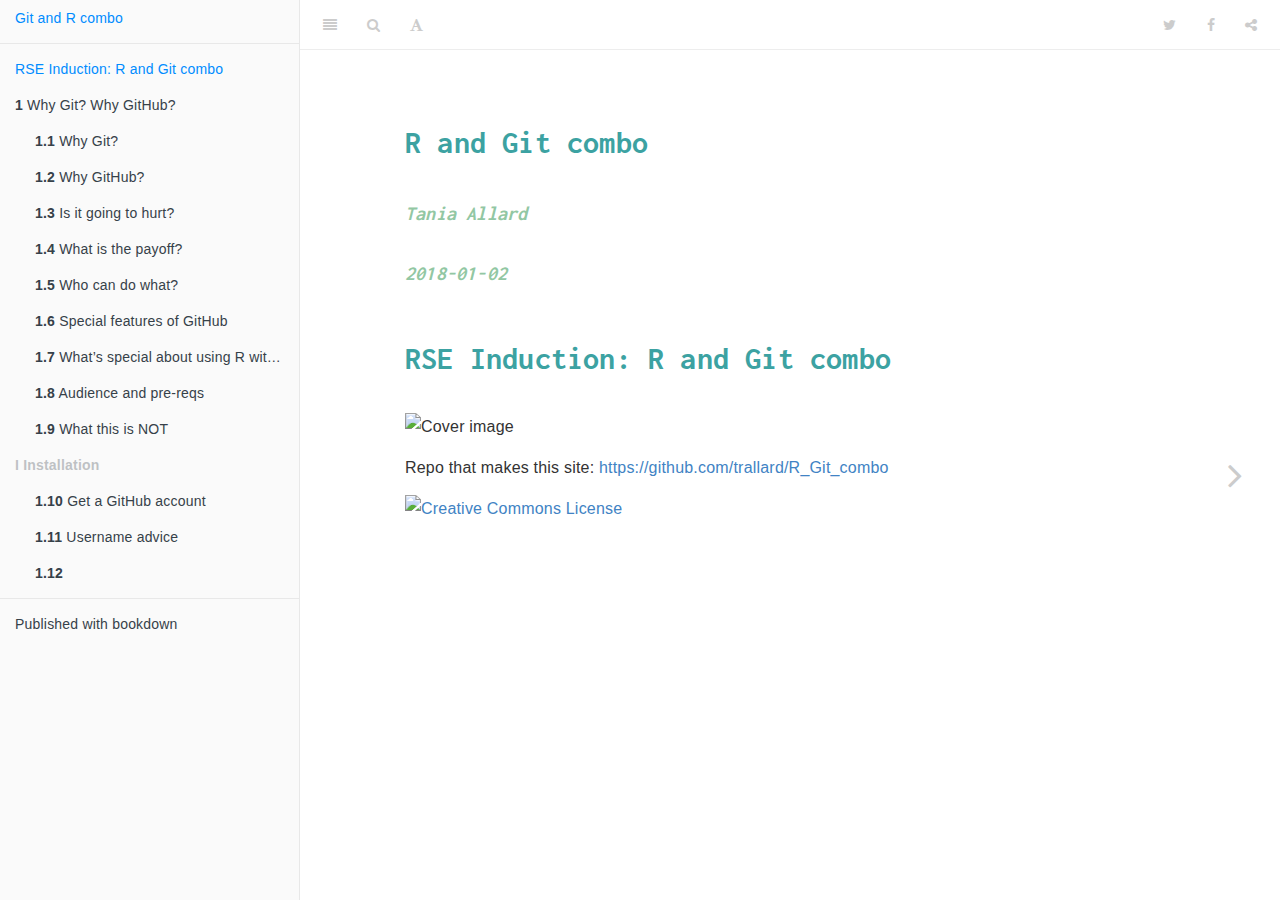
==== commit 48073a50: "Add install instructions" ====
--- a/docs/index.html
+++ b/docs/index.html
@@ -25,7 +25,7 @@
 <meta name="author" content="Tania Allard">
 
 
-<meta name="date" content="2017-12-20">
+<meta name="date" content="2018-01-02">
 
   <meta name="viewport" content="width=device-width, initial-scale=1">
   <meta name="apple-mobile-web-app-capable" content="yes">
@@ -33,7 +33,7 @@
   
   
 
-<link rel="next" href="big-picture.html">
+<link rel="next" href="why-git-why-github.html">
 <script src="libs/jquery-2.2.3/jquery.min.js"></script>
 <link href="libs/gitbook-2.6.7/css/style.css" rel="stylesheet" />
 <link href="libs/gitbook-2.6.7/css/plugin-bookdown.css" rel="stylesheet" />
@@ -50,6 +50,7 @@
 
 
 
+<link rel="stylesheet" href="style.css" type="text/css" />
 </head>
 
 <body>
@@ -62,18 +63,28 @@
       <nav role="navigation">
 
 <ul class="summary">
-<li class="chapter" data-level="" data-path="index.html"><a href="index.html"><i class="fa fa-check"></i>A work in progress</a></li>
-<li class="chapter" data-level="1" data-path="big-picture.html"><a href="big-picture.html"><i class="fa fa-check"></i><b>1</b> Why Git? Why GitHub?</a><ul>
-<li class="chapter" data-level="1.1" data-path="big-picture.html"><a href="big-picture.html#why-git"><i class="fa fa-check"></i><b>1.1</b> Why Git?</a></li>
-<li class="chapter" data-level="1.2" data-path="big-picture.html"><a href="big-picture.html#why-github"><i class="fa fa-check"></i><b>1.2</b> Why GitHub?</a></li>
-<li class="chapter" data-level="1.3" data-path="big-picture.html"><a href="big-picture.html#is-it-going-to-hurt"><i class="fa fa-check"></i><b>1.3</b> Is it going to hurt?</a></li>
-<li class="chapter" data-level="1.4" data-path="big-picture.html"><a href="big-picture.html#what-is-the-payoff"><i class="fa fa-check"></i><b>1.4</b> What is the payoff?</a></li>
-<li class="chapter" data-level="1.5" data-path="big-picture.html"><a href="big-picture.html#who-can-do-what"><i class="fa fa-check"></i><b>1.5</b> Who can do what?</a></li>
-<li class="chapter" data-level="1.6" data-path="big-picture.html"><a href="big-picture.html#special-features-of-github"><i class="fa fa-check"></i><b>1.6</b> Special features of GitHub</a></li>
-<li class="chapter" data-level="1.7" data-path="big-picture.html"><a href="big-picture.html#whats-special-about-using-r-with-git-and-github"><i class="fa fa-check"></i><b>1.7</b> What’s special about using R with Git and GitHub?</a></li>
-<li class="chapter" data-level="1.8" data-path="big-picture.html"><a href="big-picture.html#audience-and-pre-reqs"><i class="fa fa-check"></i><b>1.8</b> Audience and pre-reqs</a></li>
-<li class="chapter" data-level="1.9" data-path="big-picture.html"><a href="big-picture.html#what-this-is-not"><i class="fa fa-check"></i><b>1.9</b> What this is NOT</a></li>
+<li><a href="./">Git and R combo</a></li>
+
+<li class="divider"></li>
+<li class="chapter" data-level="" data-path="index.html"><a href="index.html"><i class="fa fa-check"></i>RSE Induction: R and Git combo</a></li>
+<li class="chapter" data-level="1" data-path="why-git-why-github.html"><a href="why-git-why-github.html"><i class="fa fa-check"></i><b>1</b> Why Git? Why GitHub?</a><ul>
+<li class="chapter" data-level="1.1" data-path="why-git-why-github.html"><a href="why-git-why-github.html#why-git"><i class="fa fa-check"></i><b>1.1</b> Why Git?</a></li>
+<li class="chapter" data-level="1.2" data-path="why-git-why-github.html"><a href="why-git-why-github.html#why-github"><i class="fa fa-check"></i><b>1.2</b> Why GitHub?</a></li>
+<li class="chapter" data-level="1.3" data-path="why-git-why-github.html"><a href="why-git-why-github.html#is-it-going-to-hurt"><i class="fa fa-check"></i><b>1.3</b> Is it going to hurt?</a></li>
+<li class="chapter" data-level="1.4" data-path="why-git-why-github.html"><a href="why-git-why-github.html#what-is-the-payoff"><i class="fa fa-check"></i><b>1.4</b> What is the payoff?</a></li>
+<li class="chapter" data-level="1.5" data-path="why-git-why-github.html"><a href="why-git-why-github.html#who-can-do-what"><i class="fa fa-check"></i><b>1.5</b> Who can do what?</a></li>
+<li class="chapter" data-level="1.6" data-path="why-git-why-github.html"><a href="why-git-why-github.html#special-features-of-github"><i class="fa fa-check"></i><b>1.6</b> Special features of GitHub</a></li>
+<li class="chapter" data-level="1.7" data-path="why-git-why-github.html"><a href="why-git-why-github.html#whats-special-about-using-r-with-git-and-github"><i class="fa fa-check"></i><b>1.7</b> What’s special about using R with Git and GitHub?</a></li>
+<li class="chapter" data-level="1.8" data-path="why-git-why-github.html"><a href="why-git-why-github.html#audience-and-pre-reqs"><i class="fa fa-check"></i><b>1.8</b> Audience and pre-reqs</a></li>
+<li class="chapter" data-level="1.9" data-path="why-git-why-github.html"><a href="why-git-why-github.html#what-this-is-not"><i class="fa fa-check"></i><b>1.9</b> What this is NOT</a></li>
 </ul></li>
+<li class="part"><span><b>I Installation</b></span><ul>
+<li class="chapter" data-level="1.10" data-path="index.html"><a href="#get-a-github-account"><i class="fa fa-check"></i><b>1.10</b> Get a GitHub account</a></li>
+<li class="chapter" data-level="1.11" data-path="why-git-why-github.html"><a href="why-git-why-github.html#username-advice"><i class="fa fa-check"></i><b>1.11</b> Username advice</a></li>
+<li class="chapter" data-level="1.12" data-path="why-git-why-github.html"><a href="why-git-why-github.html#section"><i class="fa fa-check"></i><b>1.12</b> </a></li>
+</ul></li>
+<li class="divider"></li>
+<li><a href="https://github.com/rstudio/bookdown" target="blank">Published with bookdown</a></li>
 </ul>
 
       </nav>
@@ -94,12 +105,11 @@
 <div id="header">
 <h1 class="title">R and Git combo</h1>
 <h4 class="author"><em>Tania Allard</em></h4>
-<h4 class="date"><em>2017-12-20</em></h4>
+<h4 class="date"><em>2018-01-02</em></h4>
 </div>
-<div id="a-work-in-progress" class="section level1 unnumbered">
-<h1>A work in progress</h1>
-<p><img src="img/watch-me-diff-watch-me-rebase-smaller.png" width="669" height="400" alt="Cover image" /></p>
-<p>Still from <a href="https://www.youtube.com/watch?v=uBWrpVrazzA">Heaven King video</a></p>
+<div id="rse-induction-r-and-git-combo" class="section level1 unnumbered">
+<h1>RSE Induction: R and Git combo</h1>
+<p><img src="images/git_confuse.jpg" width="669" height="400" alt="Cover image" /></p>
 <p>Repo that makes this site: <a href="https://github.com/trallard/R_Git_combo" class="uri">https://github.com/trallard/R_Git_combo</a></p>
 <p><a rel="license" href="http://creativecommons.org/licenses/by-nc/4.0/"><img alt="Creative Commons License" style="border-width:0" src="https://i.creativecommons.org/l/by-nc/4.0/88x31.png" /></a></p>
 
@@ -110,7 +120,7 @@
         </div>
       </div>
 
-<a href="big-picture.html" class="navigation navigation-next navigation-unique" aria-label="Next page"><i class="fa fa-angle-right"></i></a>
+<a href="why-git-why-github.html" class="navigation navigation-next navigation-unique" aria-label="Next page"><i class="fa fa-angle-right"></i></a>
     </div>
   </div>
 <script src="libs/gitbook-2.6.7/js/app.min.js"></script>
--- a/docs/style.css
+++ b/docs/style.css
@@ -0,0 +1,34 @@
+@import url('https://fonts.googleapis.com/css?family=Fira+Mono|Inconsolata');
+
+body{
+  font-family: 'Fira Mono', monospace !important;
+}
+
+p.caption {
+  color: #777;
+  margin-top: 10px;
+}
+p code {
+  white-space: inherit;
+}
+pre {
+  word-break: normal;
+  word-wrap: normal;
+}
+pre code {
+  white-space: inherit;
+}
+
+h1{
+  color: #3CA2A2;
+  font-family: 'Inconsolata', monospace;
+}
+
+h2, h3, h4 {
+  color: #92C7A3;
+  font-family: 'Inconsolata', monospace;
+}
+
+a{
+  color: #215A6D;
+}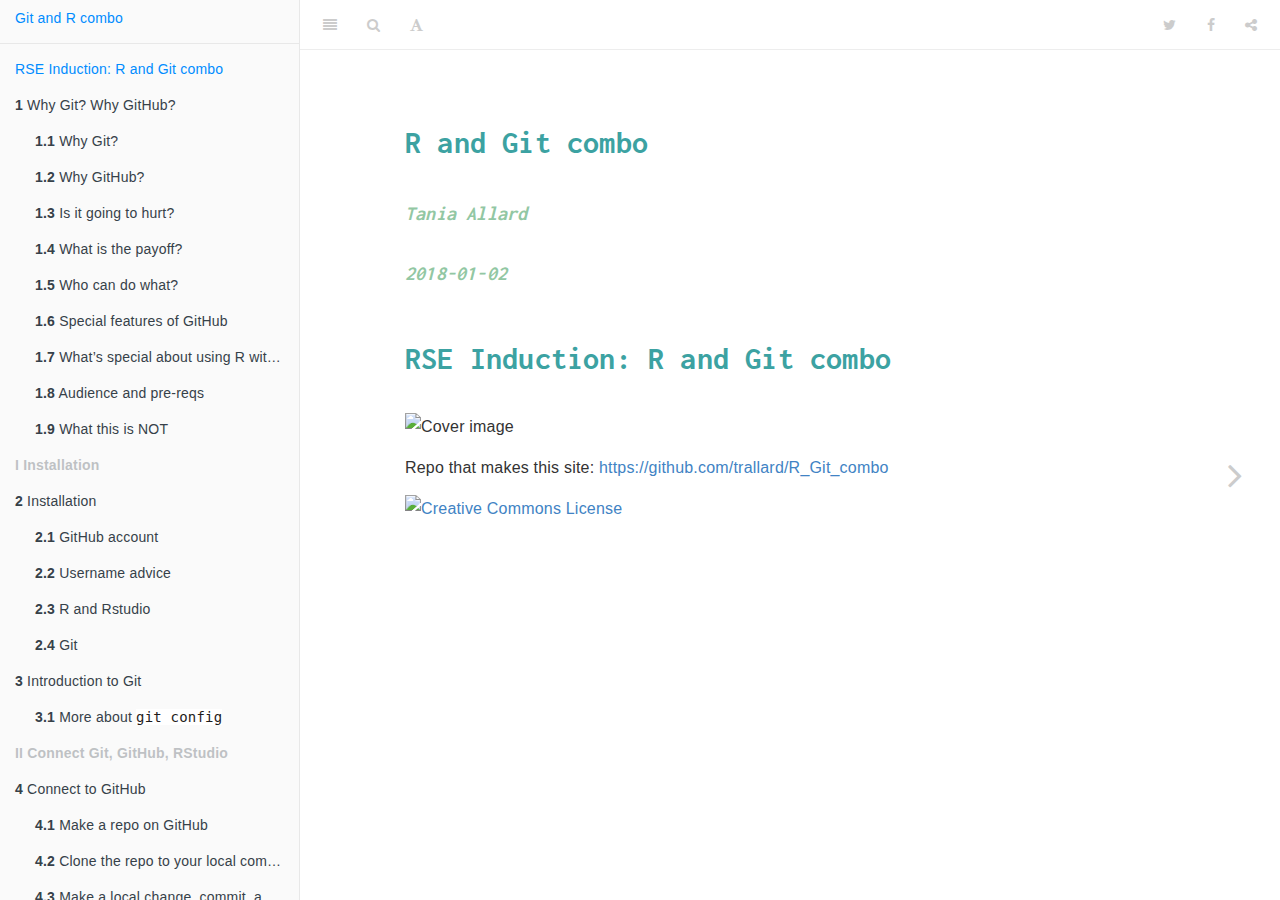
==== commit aec9fc13: "Add missing sections and headers" ====
--- a/docs/index.html
+++ b/docs/index.html
@@ -49,6 +49,46 @@
 
 
 
+<style type="text/css">
+div.sourceCode { overflow-x: auto; }
+table.sourceCode, tr.sourceCode, td.lineNumbers, td.sourceCode {
+  margin: 0; padding: 0; vertical-align: baseline; border: none; }
+table.sourceCode { width: 100%; line-height: 100%; background-color: #ffffff; color: #1f1c1b; }
+td.lineNumbers { text-align: right; padding-right: 4px; padding-left: 4px; background-color: #ffffff; color: #a0a0a0; border-right: 1px solid #a0a0a0; }
+td.sourceCode { padding-left: 5px; }
+pre, code { color: #1f1c1b; background-color: #ffffff; }
+code > span.kw { color: #1f1c1b; font-weight: bold; } /* Keyword */
+code > span.dt { color: #0057ae; } /* DataType */
+code > span.dv { color: #b08000; } /* DecVal */
+code > span.bn { color: #b08000; } /* BaseN */
+code > span.fl { color: #b08000; } /* Float */
+code > span.cn { color: #aa5500; } /* Constant */
+code > span.ch { color: #924c9d; } /* Char */
+code > span.sc { color: #3daee9; } /* SpecialChar */
+code > span.st { color: #bf0303; } /* String */
+code > span.vs { color: #bf0303; } /* VerbatimString */
+code > span.ss { color: #ff5500; } /* SpecialString */
+code > span.im { color: #ff5500; } /* Import */
+code > span.co { color: #898887; } /* Comment */
+code > span.do { color: #607880; } /* Documentation */
+code > span.an { color: #ca60ca; } /* Annotation */
+code > span.cv { color: #0095ff; } /* CommentVar */
+code > span.ot { color: #006e28; } /* Other */
+code > span.fu { color: #644a9b; } /* Function */
+code > span.va { color: #0057ae; } /* Variable */
+code > span.cf { color: #1f1c1b; font-weight: bold; } /* ControlFlow */
+code > span.op { color: #1f1c1b; } /* Operator */
+code > span.bu { color: #644a9b; font-weight: bold; } /* BuiltIn */
+code > span.ex { color: #0095ff; font-weight: bold; } /* Extension */
+code > span.pp { color: #006e28; } /* Preprocessor */
+code > span.at { color: #0057ae; } /* Attribute */
+code > span.re { color: #0057ae; } /* RegionMarker */
+code > span.in { color: #b08000; } /* Information */
+code > span.wa { color: #bf0303; } /* Warning */
+code > span.al { color: #bf0303; font-weight: bold; } /* Alert */
+code > span.er { color: #bf0303; text-decoration: underline; } /* Error */
+code > span. { color: #1f1c1b; } /* Normal */
+</style>
 
 <link rel="stylesheet" href="style.css" type="text/css" />
 </head>
@@ -78,10 +118,58 @@
 <li class="chapter" data-level="1.8" data-path="why-git-why-github.html"><a href="why-git-why-github.html#audience-and-pre-reqs"><i class="fa fa-check"></i><b>1.8</b> Audience and pre-reqs</a></li>
 <li class="chapter" data-level="1.9" data-path="why-git-why-github.html"><a href="why-git-why-github.html#what-this-is-not"><i class="fa fa-check"></i><b>1.9</b> What this is NOT</a></li>
 </ul></li>
-<li class="part"><span><b>I Installation</b></span><ul>
-<li class="chapter" data-level="1.10" data-path="index.html"><a href="#get-a-github-account"><i class="fa fa-check"></i><b>1.10</b> Get a GitHub account</a></li>
-<li class="chapter" data-level="1.11" data-path="why-git-why-github.html"><a href="why-git-why-github.html#username-advice"><i class="fa fa-check"></i><b>1.11</b> Username advice</a></li>
-<li class="chapter" data-level="1.12" data-path="why-git-why-github.html"><a href="why-git-why-github.html#section"><i class="fa fa-check"></i><b>1.12</b> </a></li>
+<li class="part"><span><b>I Installation</b></span></li>
+<li class="chapter" data-level="2" data-path="install-git.html"><a href="install-git.html"><i class="fa fa-check"></i><b>2</b> Installation</a><ul>
+<li class="chapter" data-level="2.1" data-path="install-git.html"><a href="install-git.html#github-account"><i class="fa fa-check"></i><b>2.1</b> GitHub account</a></li>
+<li class="chapter" data-level="2.2" data-path="install-git.html"><a href="install-git.html#username-advice"><i class="fa fa-check"></i><b>2.2</b> Username advice</a></li>
+<li class="chapter" data-level="2.3" data-path="install-git.html"><a href="install-git.html#r-and-rstudio"><i class="fa fa-check"></i><b>2.3</b> R and Rstudio</a><ul>
+<li class="chapter" data-level="2.3.1" data-path="install-git.html"><a href="install-git.html#more-about-r-and-rstudio"><i class="fa fa-check"></i><b>2.3.1</b> More about R and RStudio</a></li>
+</ul></li>
+<li class="chapter" data-level="2.4" data-path="install-git.html"><a href="install-git.html#git"><i class="fa fa-check"></i><b>2.4</b> Git</a><ul>
+<li class="chapter" data-level="2.4.1" data-path="install-git.html"><a href="install-git.html#git-already-installed"><i class="fa fa-check"></i><b>2.4.1</b> Git already installed?</a></li>
+<li class="chapter" data-level="2.4.2" data-path="install-git.html"><a href="install-git.html#windows"><i class="fa fa-check"></i><b>2.4.2</b> Windows</a></li>
+<li class="chapter" data-level="2.4.3" data-path="install-git.html"><a href="install-git.html#mac-os"><i class="fa fa-check"></i><b>2.4.3</b> Mac OS</a></li>
+<li class="chapter" data-level="2.4.4" data-path="install-git.html"><a href="install-git.html#linux"><i class="fa fa-check"></i><b>2.4.4</b> Linux</a></li>
+</ul></li>
+</ul></li>
+<li class="chapter" data-level="3" data-path="introduction-to-git.html"><a href="introduction-to-git.html"><i class="fa fa-check"></i><b>3</b> Introduction to Git</a><ul>
+<li class="chapter" data-level="3.1" data-path="introduction-to-git.html"><a href="introduction-to-git.html#more-about-git-config"><i class="fa fa-check"></i><b>3.1</b> More about <code>git config</code></a></li>
+</ul></li>
+<li class="part"><span><b>II Connect Git, GitHub, RStudio</b></span></li>
+<li class="chapter" data-level="4" data-path="push-pull-github.html"><a href="push-pull-github.html"><i class="fa fa-check"></i><b>4</b> Connect to GitHub</a><ul>
+<li class="chapter" data-level="4.1" data-path="push-pull-github.html"><a href="push-pull-github.html#make-a-repo-on-github"><i class="fa fa-check"></i><b>4.1</b> Make a repo on GitHub</a></li>
+<li class="chapter" data-level="4.2" data-path="push-pull-github.html"><a href="push-pull-github.html#clone-the-repo-to-your-local-computer"><i class="fa fa-check"></i><b>4.2</b> Clone the repo to your local computer</a></li>
+<li class="chapter" data-level="4.3" data-path="push-pull-github.html"><a href="push-pull-github.html#make-a-local-change-commit-and-push"><i class="fa fa-check"></i><b>4.3</b> Make a local change, commit, and push</a></li>
+<li class="chapter" data-level="4.4" data-path="push-pull-github.html"><a href="push-pull-github.html#confirm-the-local-change-propagated-to-the-github-remote"><i class="fa fa-check"></i><b>4.4</b> Confirm the local change propagated to the GitHub remote</a></li>
+<li class="chapter" data-level="4.5" data-path="push-pull-github.html"><a href="push-pull-github.html#am-i-really-going-to-type-github-username-and-password-on-each-push"><i class="fa fa-check"></i><b>4.5</b> Am I really going to type GitHub username and password on each push?</a></li>
+<li class="chapter" data-level="4.6" data-path="push-pull-github.html"><a href="push-pull-github.html#clean-up"><i class="fa fa-check"></i><b>4.6</b> Clean up</a></li>
+</ul></li>
+<li class="chapter" data-level="5" data-path="credential-caching.html"><a href="credential-caching.html"><i class="fa fa-check"></i><b>5</b> Cache credentials for HTTPS</a><ul>
+<li class="chapter" data-level="5.1" data-path="credential-caching.html"><a href="credential-caching.html#get-a-test-repository"><i class="fa fa-check"></i><b>5.1</b> Get a test repository</a></li>
+<li class="chapter" data-level="5.2" data-path="credential-caching.html"><a href="credential-caching.html#verify-that-your-git-is-new-enough-to-have-a-credential-helper"><i class="fa fa-check"></i><b>5.2</b> Verify that your Git is new enough to have a credential helper</a></li>
+<li class="chapter" data-level="5.3" data-path="credential-caching.html"><a href="credential-caching.html#turn-on-the-credential-helper"><i class="fa fa-check"></i><b>5.3</b> Turn on the credential helper</a><ul>
+<li class="chapter" data-level="5.3.1" data-path="credential-caching.html"><a href="credential-caching.html#trigger-a-username-password-challenge"><i class="fa fa-check"></i><b>5.3.1</b> Trigger a username / password challenge</a></li>
+</ul></li>
+</ul></li>
+<li class="chapter" data-level="6" data-path="ssh-keys.html"><a href="ssh-keys.html"><i class="fa fa-check"></i><b>6</b> Set up keys for SSH</a><ul>
+<li class="chapter" data-level="6.1" data-path="ssh-keys.html"><a href="ssh-keys.html#ssh-keys"><i class="fa fa-check"></i><b>6.1</b> SSH keys</a></li>
+<li class="chapter" data-level="6.2" data-path="ssh-keys.html"><a href="ssh-keys.html#check-for-existing-keys"><i class="fa fa-check"></i><b>6.2</b> Check for existing keys</a></li>
+<li class="chapter" data-level="6.3" data-path="ssh-keys.html"><a href="ssh-keys.html#set-up-from-rstudio"><i class="fa fa-check"></i><b>6.3</b> Set up from RStudio</a></li>
+<li class="chapter" data-level="6.4" data-path="ssh-keys.html"><a href="ssh-keys.html#set-up-from-the-terminal"><i class="fa fa-check"></i><b>6.4</b> Set up from the terminal</a><ul>
+<li class="chapter" data-level="6.4.1" data-path="ssh-keys.html"><a href="ssh-keys.html#create-ssh-key-pair"><i class="fa fa-check"></i><b>6.4.1</b> Create SSH key pair</a></li>
+<li class="chapter" data-level="6.4.2" data-path="ssh-keys.html"><a href="ssh-keys.html#add-key-to-ssh-agent"><i class="fa fa-check"></i><b>6.4.2</b> Add key to ssh-agent</a></li>
+<li class="chapter" data-level="6.4.3" data-path="ssh-keys.html"><a href="ssh-keys.html#provide-public-key-to-github"><i class="fa fa-check"></i><b>6.4.3</b> Provide public key to GitHub</a></li>
+</ul></li>
+</ul></li>
+<li class="chapter" data-level="7" data-path="rstudio-git-github.html"><a href="rstudio-git-github.html"><i class="fa fa-check"></i><b>7</b> Connect RStudio to Git and GitHub</a><ul>
+<li class="chapter" data-level="7.1" data-path="rstudio-git-github.html"><a href="rstudio-git-github.html#prerequisites"><i class="fa fa-check"></i><b>7.1</b> Prerequisites</a></li>
+<li class="chapter" data-level="7.2" data-path="rstudio-git-github.html"><a href="rstudio-git-github.html#make-a-new-repo-on-github"><i class="fa fa-check"></i><b>7.2</b> Make a new repo on GitHub</a></li>
+<li class="chapter" data-level="7.3" data-path="rstudio-git-github.html"><a href="rstudio-git-github.html#clone-the-new-github-repository-to-your-computer-via-rstudio"><i class="fa fa-check"></i><b>7.3</b> Clone the new GitHub repository to your computer via RStudio</a></li>
+<li class="chapter" data-level="7.4" data-path="rstudio-git-github.html"><a href="rstudio-git-github.html#make-local-changes-save-commit"><i class="fa fa-check"></i><b>7.4</b> Make local changes, save, commit</a></li>
+<li class="chapter" data-level="7.5" data-path="rstudio-git-github.html"><a href="rstudio-git-github.html#push-your-local-changes-online-to-github"><i class="fa fa-check"></i><b>7.5</b> Push your local changes online to GitHub</a></li>
+<li class="chapter" data-level="7.6" data-path="rstudio-git-github.html"><a href="rstudio-git-github.html#confirm-the-local-change-propagated-to-the-github-remote-1"><i class="fa fa-check"></i><b>7.6</b> Confirm the local change propagated to the GitHub remote</a></li>
+<li class="chapter" data-level="7.7" data-path="rstudio-git-github.html"><a href="rstudio-git-github.html#were-you-challenged-for-github-username-and-password"><i class="fa fa-check"></i><b>7.7</b> Were you challenged for GitHub username and password?</a></li>
+<li class="chapter" data-level="7.8" data-path="rstudio-git-github.html"><a href="rstudio-git-github.html#clean-up-1"><i class="fa fa-check"></i><b>7.8</b> Clean up</a></li>
 </ul></li>
 <li class="divider"></li>
 <li><a href="https://github.com/rstudio/bookdown" target="blank">Published with bookdown</a></li>
